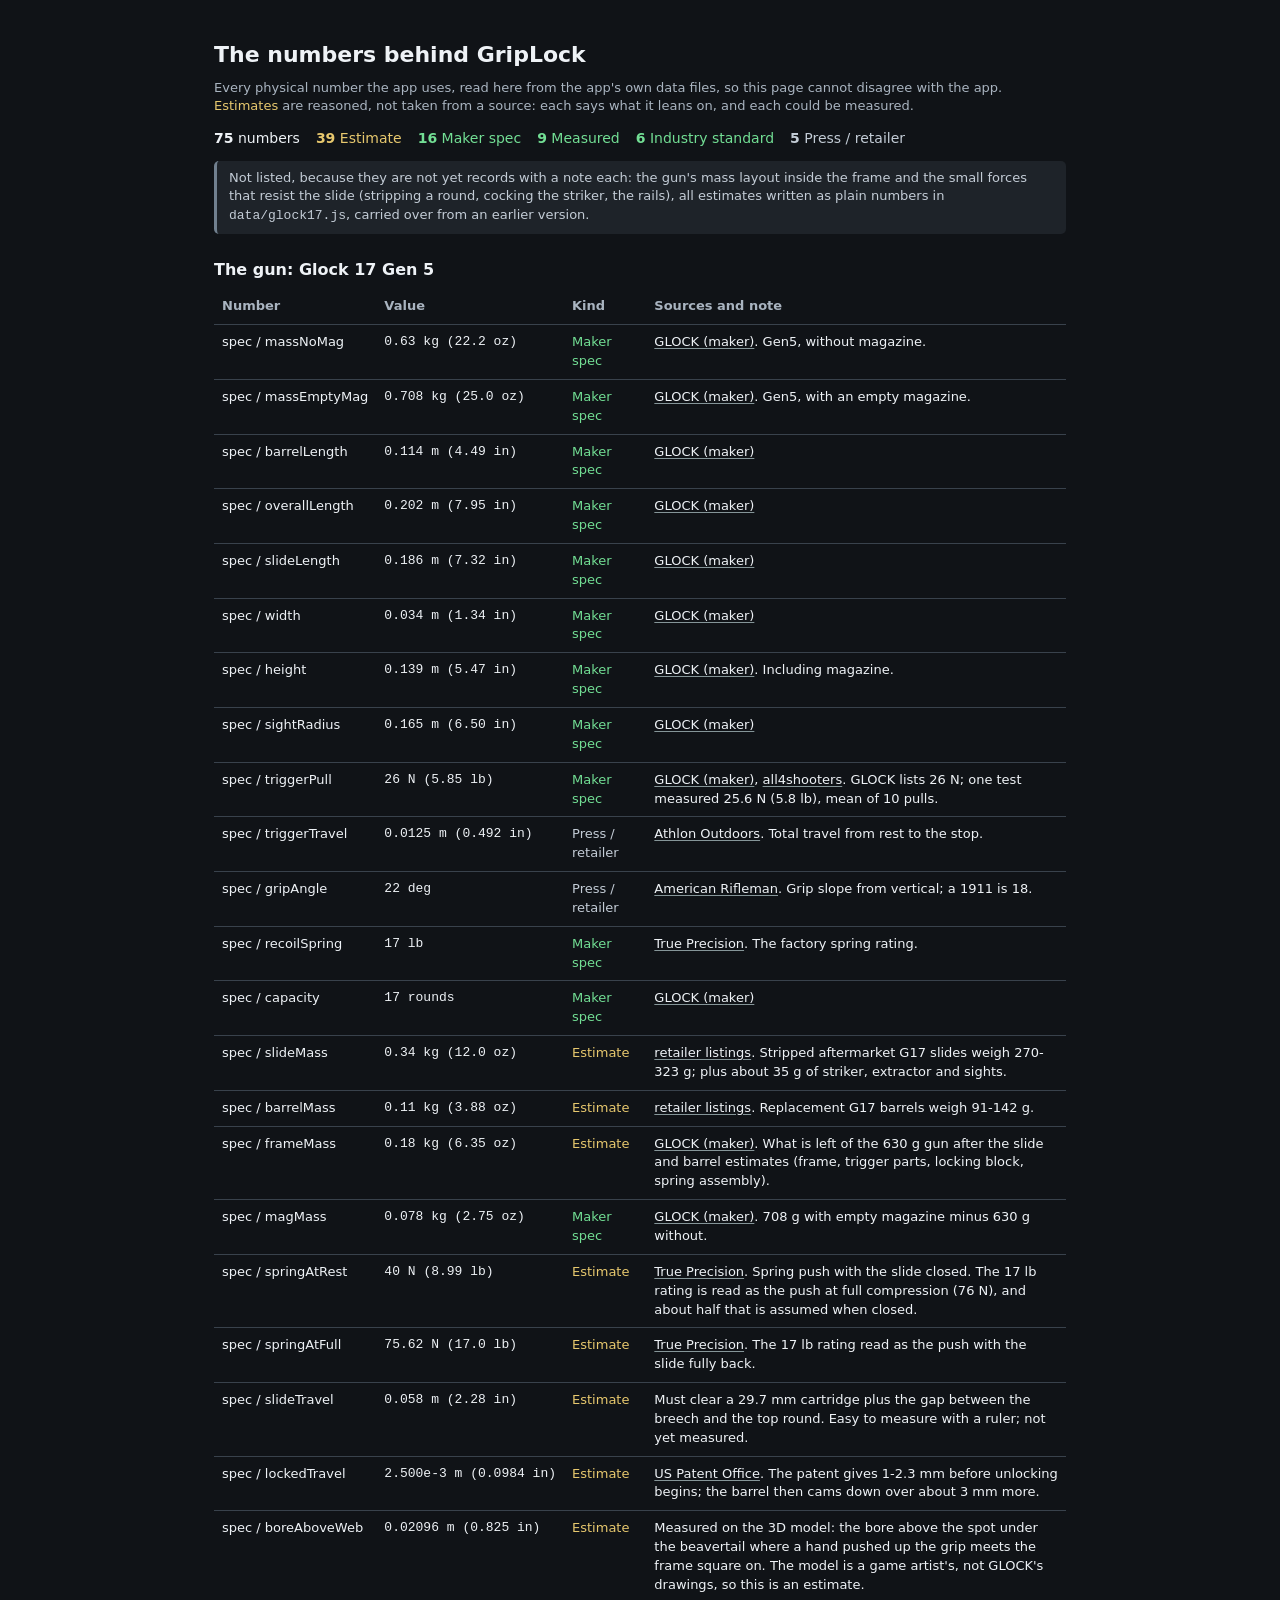
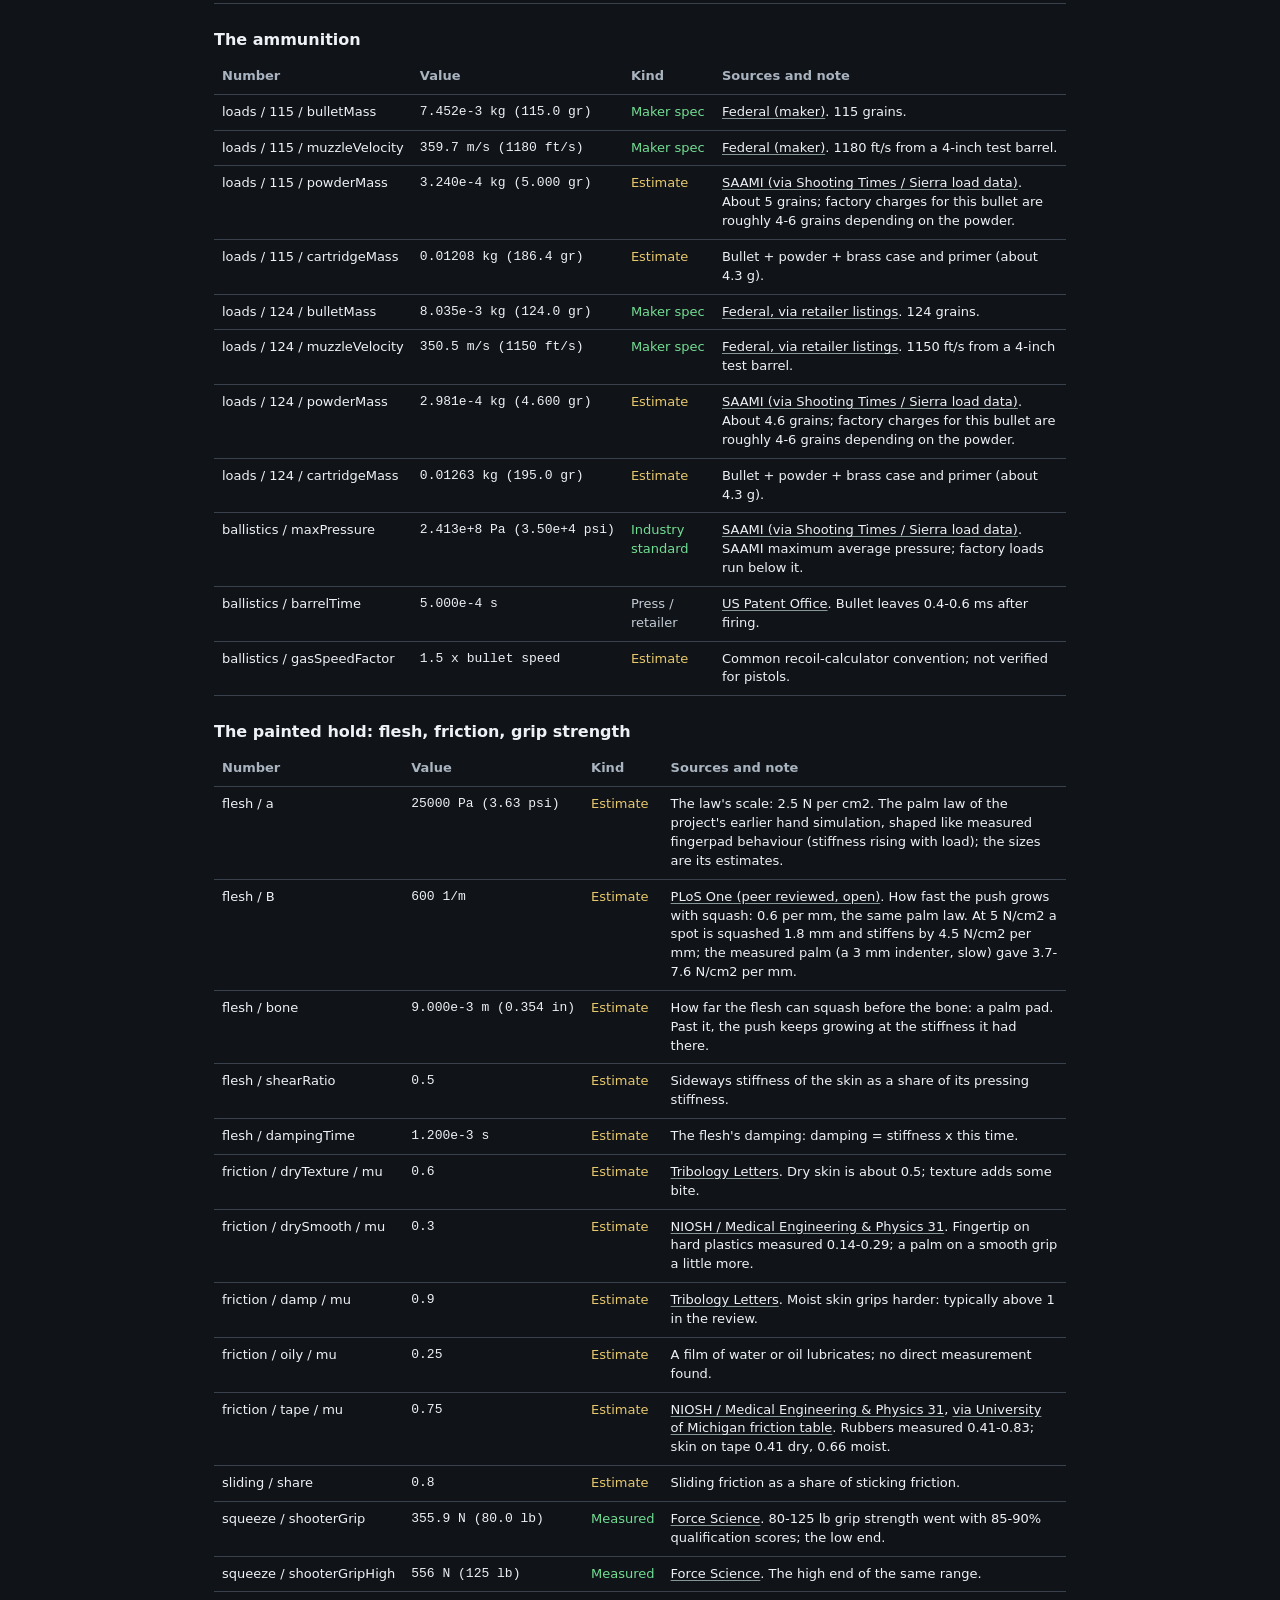
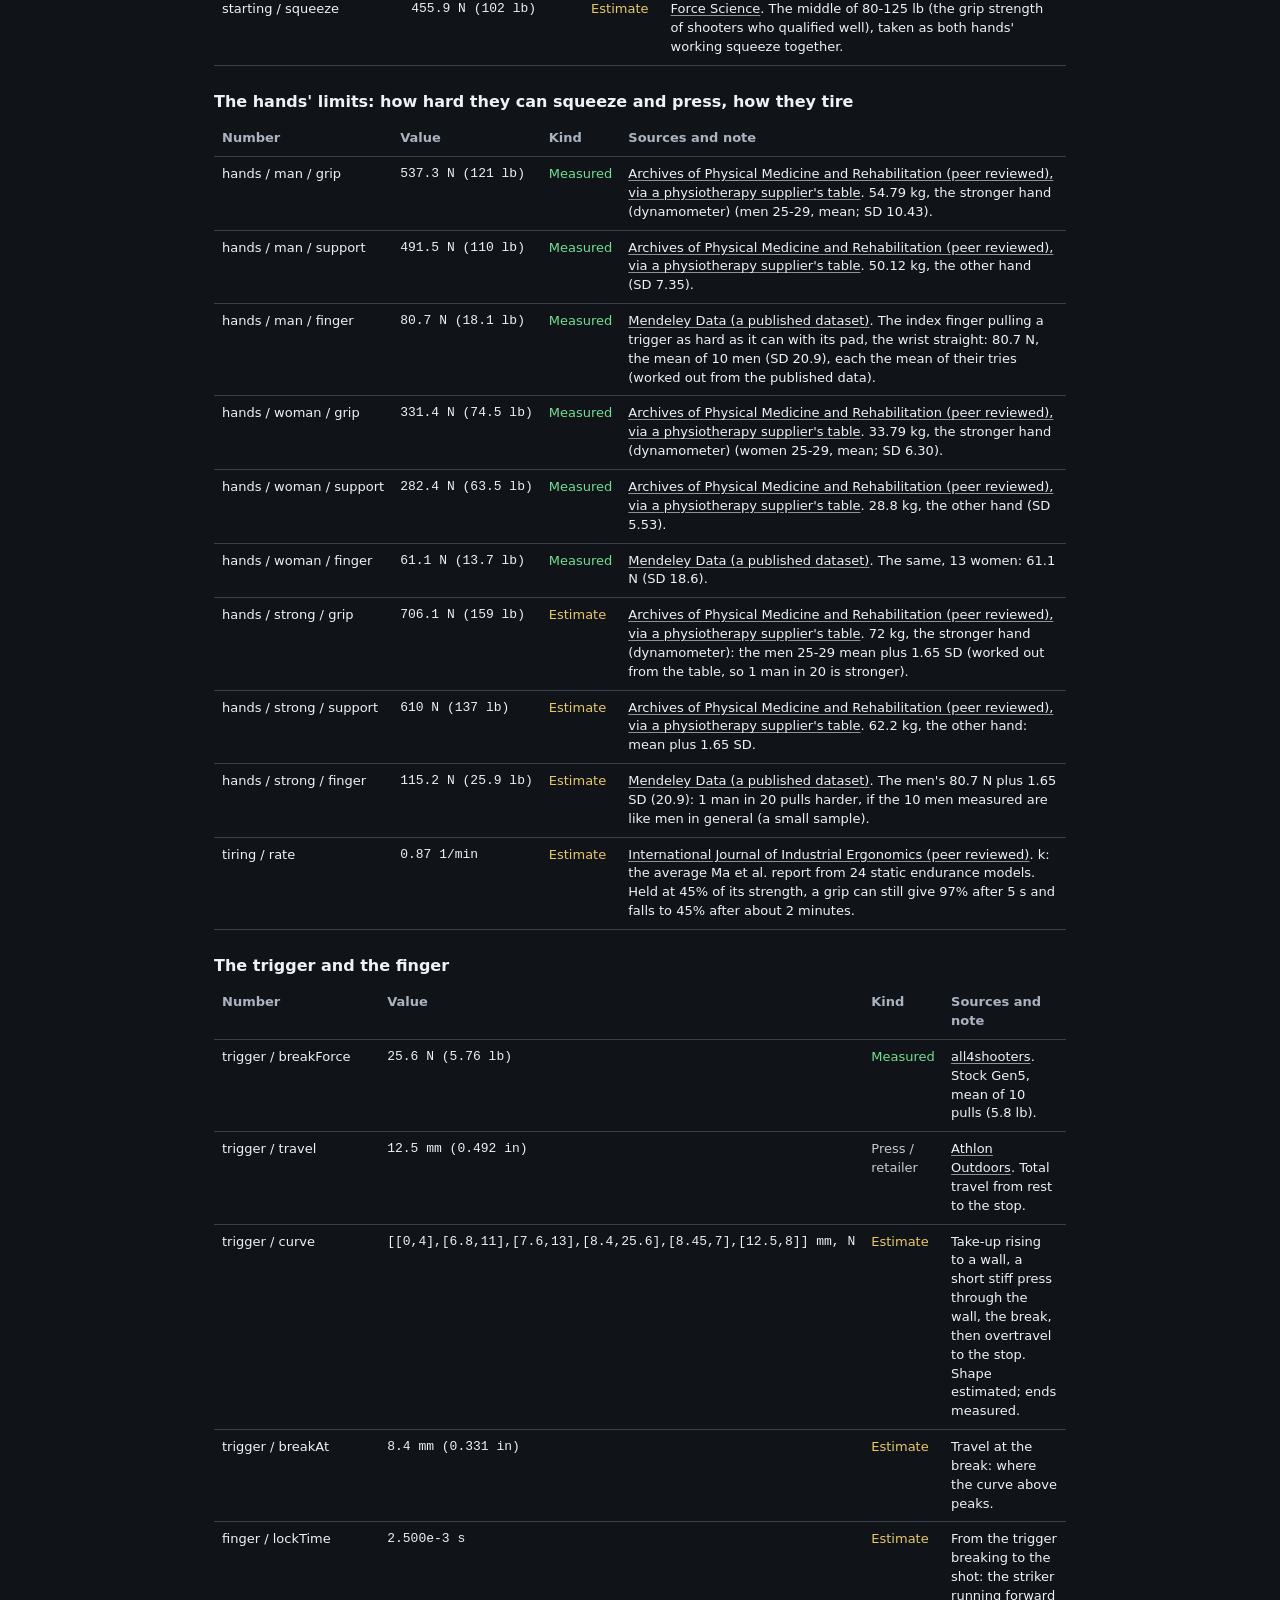
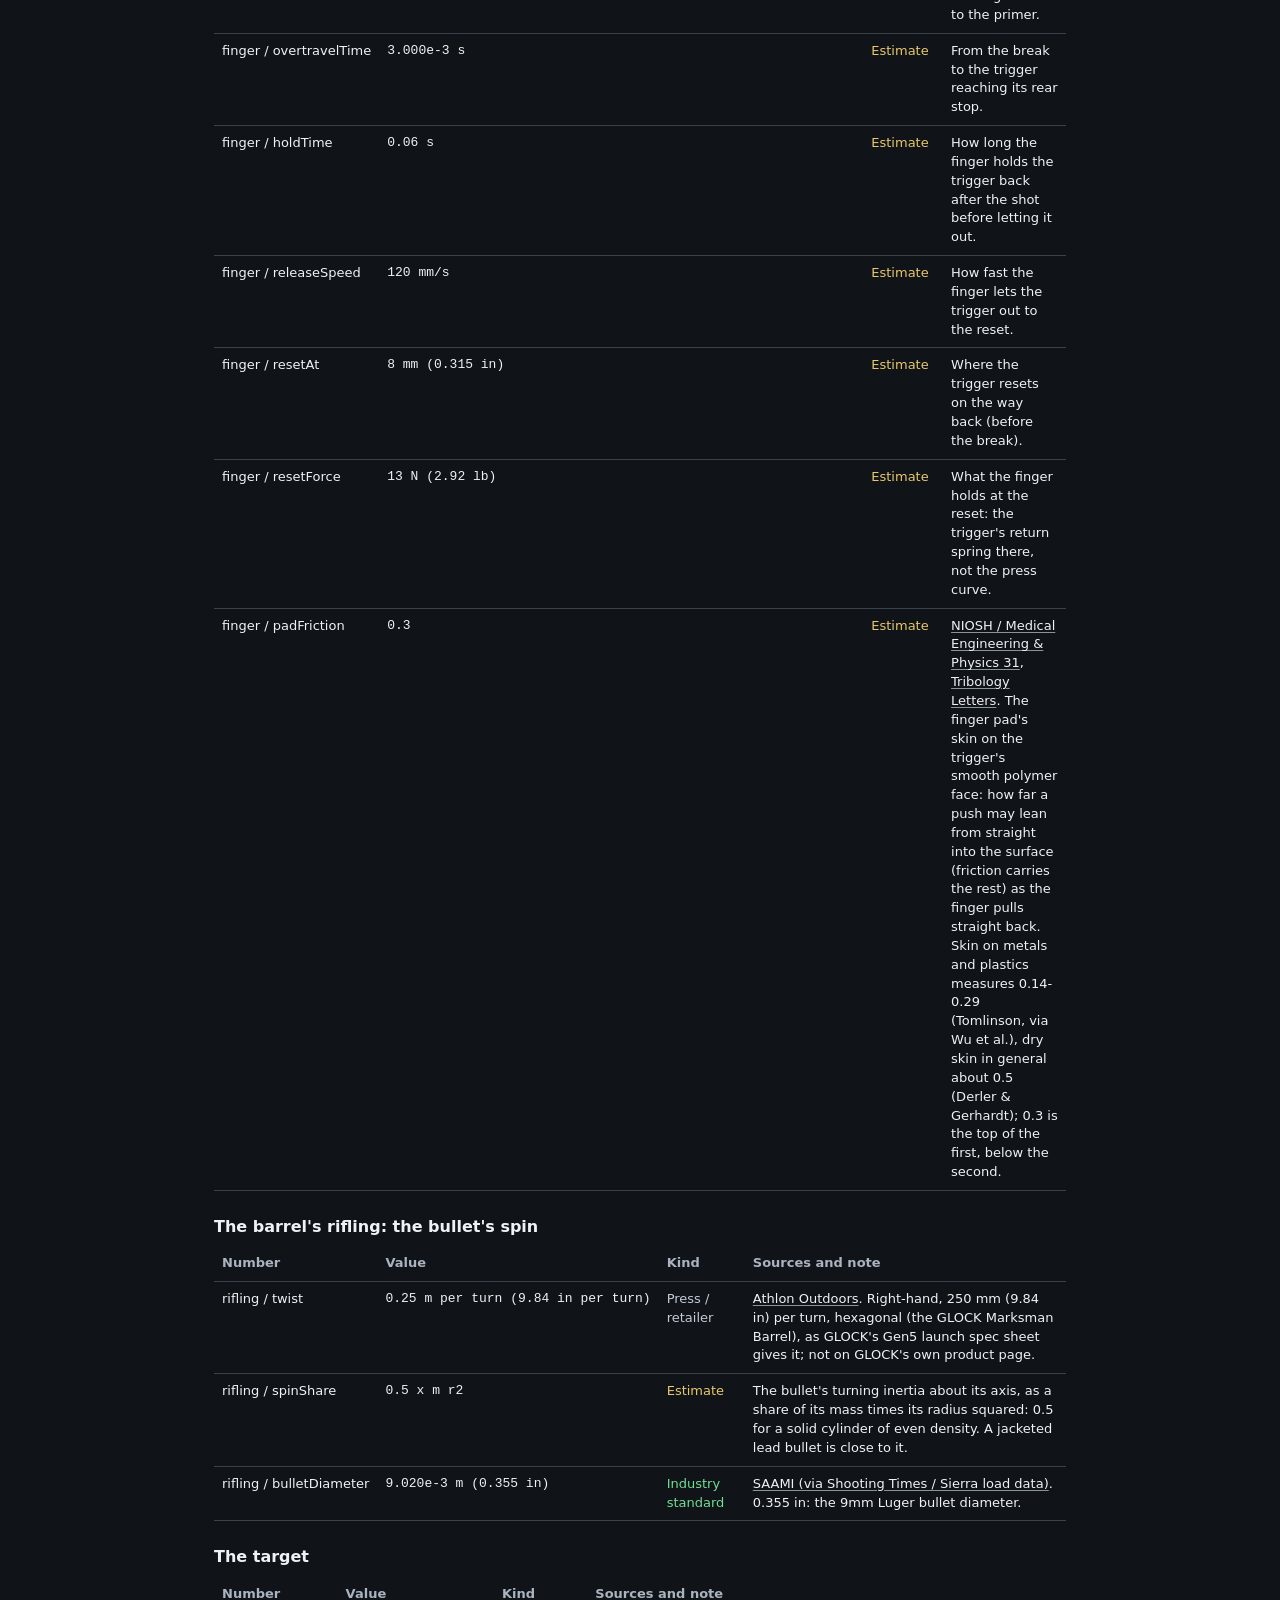
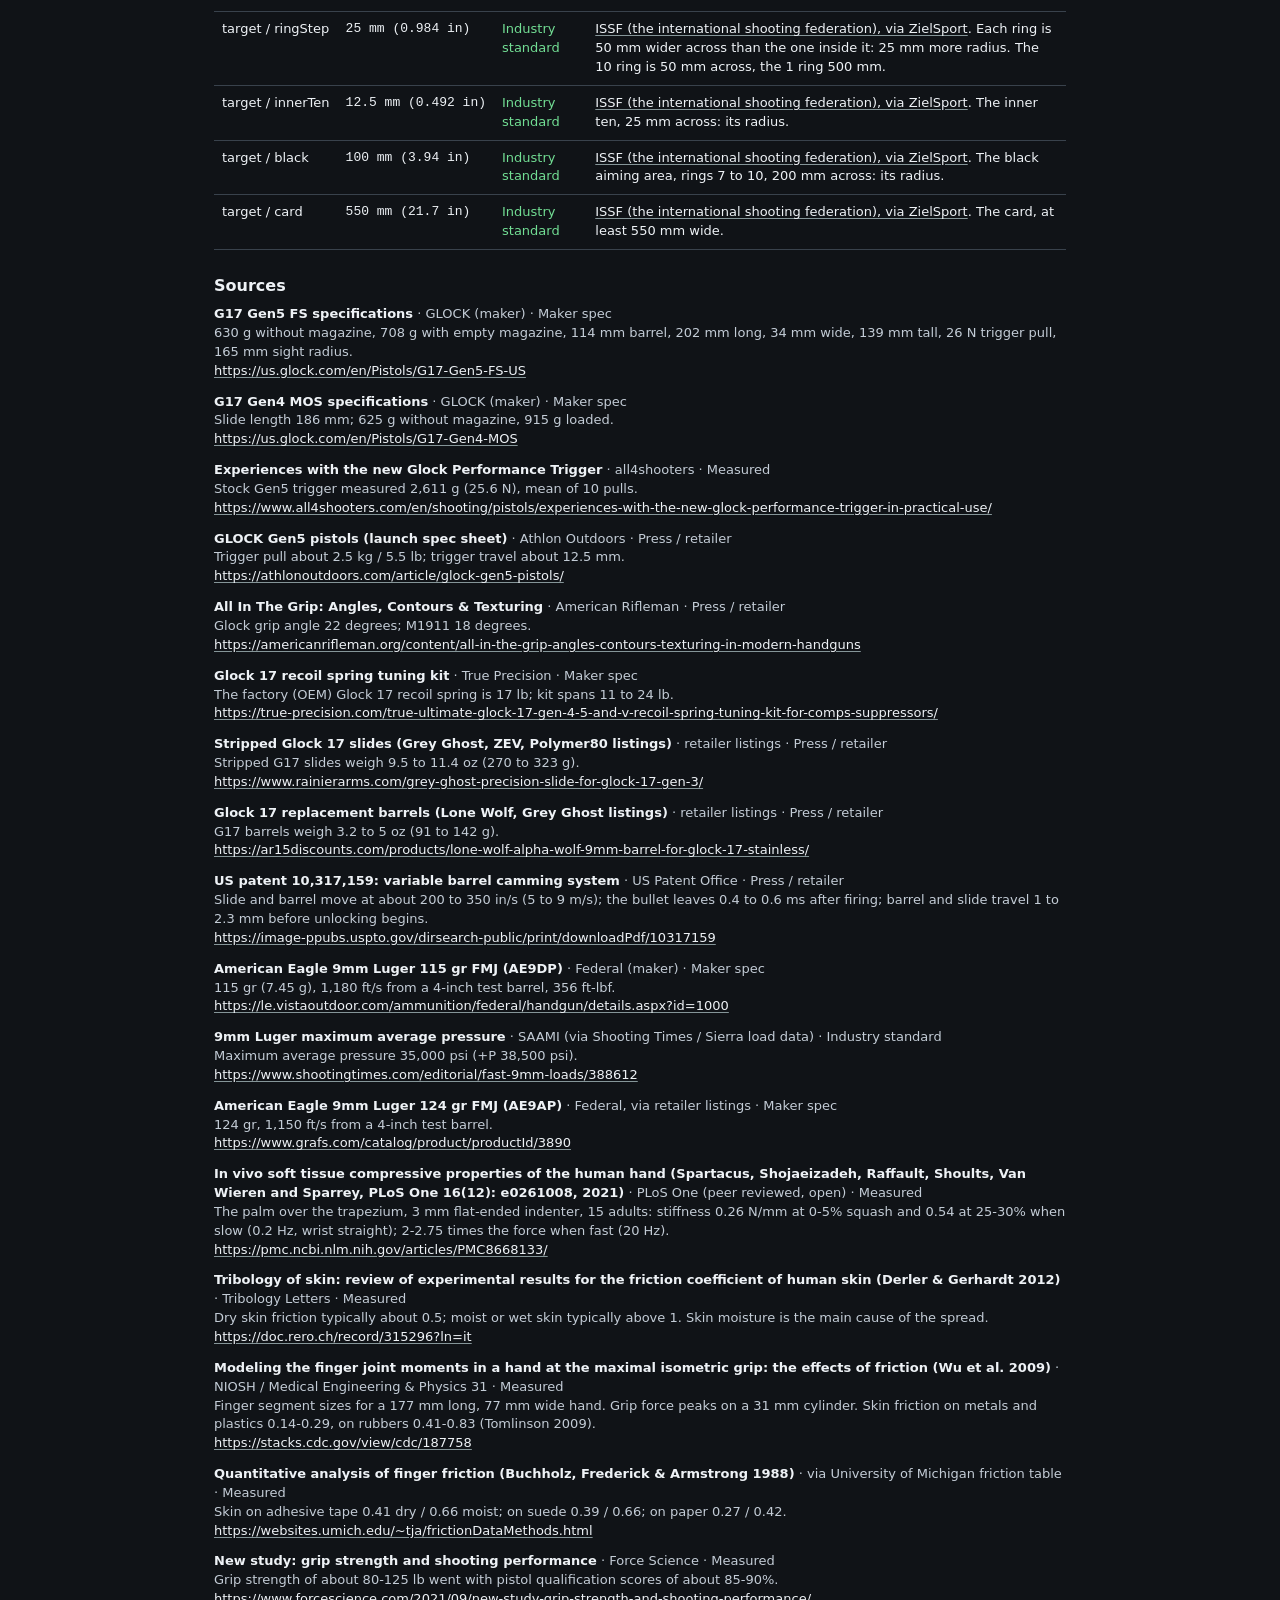
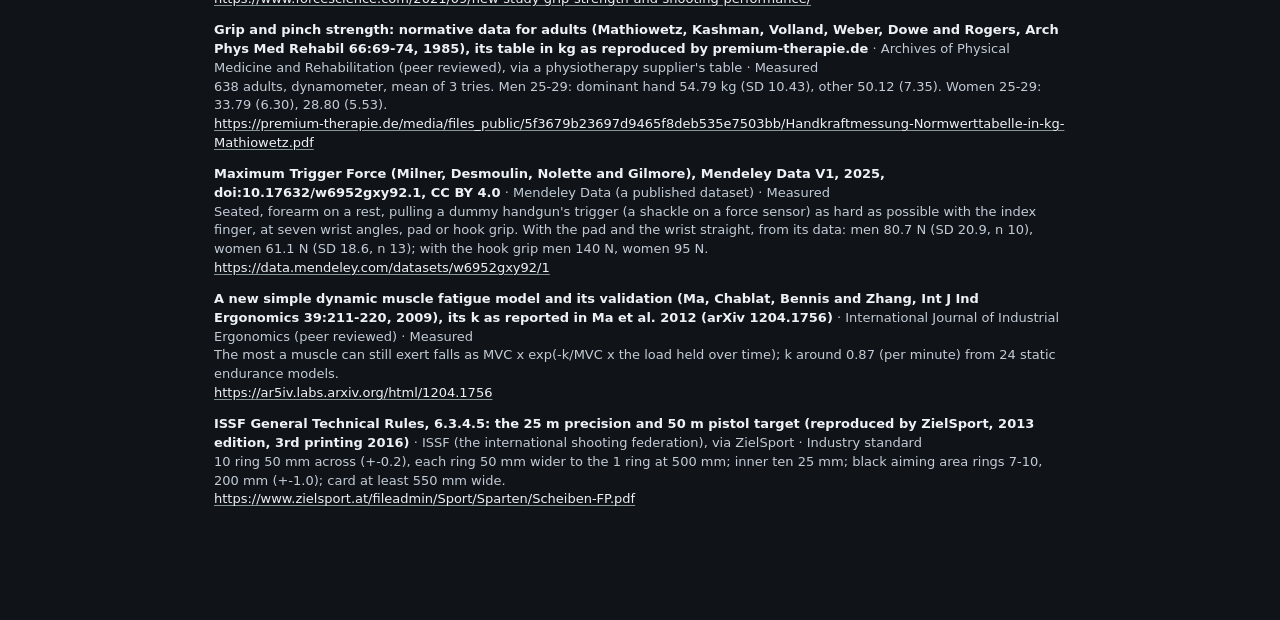
==== numbers.html @ 8f79689f "GripLock: paint a grip on a Glock 17, fire, and watch the recoil" ====
<!doctype html>
<html lang="en">
<head>
<meta charset="utf-8">
<meta name="viewport" content="width=device-width, initial-scale=1">
<title>GripLock - the numbers</title>
<meta name="description" content="Every physical number GripLock uses, what kind of number it is, and where it came from.">
<link rel="icon" href="favicon.svg" type="image/svg+xml">
<link rel="stylesheet" href="app.css">
<style>
  body { overflow: auto; display: block; }
  .doc { max-width: calc(var(--panel-w) * 2.6); margin: 0 auto; padding: var(--s5) var(--gutter) var(--s5); }
  .doc h1 { font-size: var(--t-xl); margin-bottom: var(--s2); }
  .doc h2 { font-size: var(--t-l); margin: var(--s5) 0 var(--s2); }
  table { width: 100%; border-collapse: collapse; font-size: var(--t-s); }
  th, td { text-align: left; vertical-align: top; padding: var(--s2); border-bottom: 1px solid var(--line); }
  th { color: var(--ink3); font-weight: 600; }
  td.v { font-family: var(--mono); font-variant-numeric: tabular-nums; white-space: nowrap; color: var(--ink); }
  td.k { white-space: nowrap; }
  .kind-estimate { color: var(--estimate); }
  .kind-measured, .kind-maker, .kind-standard { color: var(--good); }
  .kind-press, .kind-instructor { color: var(--ink2); }
  .counts { display: flex; flex-wrap: wrap; gap: var(--s2) var(--s4); margin: var(--s3) 0; }
  .src { font-size: var(--t-s); color: var(--ink2); margin: var(--s1) 0 var(--s3); }
  .src b { color: var(--ink); }
  @media (max-width: 860px) { td.k { white-space: normal; } table { display: block; overflow-x: auto; } }
</style>
</head>
<body>
<div class="doc">
  <h1>The numbers behind GripLock</h1>
  <p class="hint">Every physical number the app uses, read here from the app's own data files, so this page cannot
    disagree with the app. <span class="kind-estimate">Estimates</span> are reasoned, not taken from a source: each says
    what it leans on, and each could be measured.</p>
  <div class="counts" id="counts"></div>
  <p class="note">Not listed, because they are not yet records with a note each: the gun's mass layout inside the
    frame and the small forces that resist the slide (stripping a round, cocking the striker, the rails), all
    estimates written as plain numbers in <code>data/glock17.js</code>, carried over from an earlier version.</p>
  <div id="tables"></div>
  <h2>Sources</h2>
  <div id="sources"></div>
</div>
<script type="module" src="numbers.js"></script>
</body>
</html>
---- app.css ----
:root {
  --page: #101317;
  --panel: #171b20;
  --raised: #1e2329;
  --stage: #5d6168;        
  --line: #39424c;         
  --ctl: #71808f;          
  --ink: #eef2f6;
  --ink2: #c3ccd6;
  --ink3: #a9b4c0;         
  --accent: #576669;       
  --accent-hi: #5d6c6f;    
  --accent-line: #859598;  
  --accent-ink: #eef2f6;   
  --angle: #7eeafd;        
  --slide: #98b224;        
  --force: #feb98a;        
  --finger: #9499fb;       
  --slip: #f77cb0;         
  --prev: #8a96a3;         
  --ramp-pressure: 0.2 #902f33, 2 #bd4334, 6 #e1642d, 12 #f68c36, 25 #fdb862, 50 #fadb90, 100 #fcf2cd;
  --ramp-friction: 0.1 #4d4d4d, 0.6 #989898, 1.2 #e8e8e8;
  --ramp-lever: 0 #2f3147, 0.5 #5759a6, 1.0 #9499fa, 1.4 #d9dcf6;
  --good: #72de94;
  --warn: #fd746d;         
  --estimate: #e7c86e;     
  --glass: rgba(16, 19, 23, 0.78);   
  --tag: rgba(16, 19, 23, 0.82);     

  --mono: "JetBrains Mono Variable", ui-monospace, "Cascadia Mono", Consolas, "SF Mono", monospace;
  --sans: "Inter Variable", system-ui, "Segoe UI", Roboto, Helvetica, Arial, sans-serif;
  --t-xs: 12px;
  --t-s: 13px;
  --t-m: 14px;
  --t-l: 16px;
  --t-xl: 22px;
  --lh: 1.45;
  --lh-tight: 1.15;
  --track-caps: 0.08em;
  --plate-track: var(--track-caps);
  --plate-track-narrow: 0em;
  --w-text: 400;
  --w-label: 600;
  --w-head: 650;
  --w-brand: 700;
  --brand-font: "Michroma", var(--sans);
  --brand-size: 0.78em;
  --brand-track: 0.06em;
  --mark-size: 1.5em;
  --lh-tag: 1.3;           
  --lh-dial: 1.1;
  --head-size: var(--t-m);
  --head-case: none;
  --head-track: normal;
  --head-ink: var(--ink);

  --s-half: 2px;
  --s1: 4px;
  --s2: 8px;
  --s3: 12px;
  --s4: 16px;
  --s5: 24px;
  --r: 8px;
  --r-s: 5px;

  --bar-h: 48px;           
  --ctl-h: 32px;           
  --rail-w: 64px;          
  --panel-w: 340px;        
  --timeline-h: 48px;
  --inset-w: 30%;          
  --inset-min: 220px;
  --inset-aspect: 1 / 1;    
  --scope-btn: 22px;       
  --scope-x: 4.5ch;
  --info-size: 18px;       
  --kind-bar: 3px;         
  --gutter: 16px;
  --chart-h: 150px;
  --legend-w: 190px;
  --pop-w: 340px;
  --cover-w: 280px;
  --stage-phone: 62vh;
  --gauge-w: 48px;         
  --gauge-h: 30px;
  --gauge-stroke: 6;
  --gauge-mark: 2;
  --far-opacity: 0.55;     
  --banner-top: 40%;       
  --banner-max: 80%;
  --slim-label: 7ch;       
  --slim-out: 11ch;
  --chosen: #2a3138;

  --ease: cubic-bezier(0.2, 0.7, 0.2, 1);
  --speed: 160ms;
}
@media (prefers-reduced-motion: reduce) { :root { --speed: 0ms; } }

* { box-sizing: border-box; }
html, body { margin: 0; height: 100%; background: var(--page); color: var(--ink); font: var(--t-m) / var(--lh) var(--sans); }
html { font-variant-numeric: tabular-nums; }
body { display: flex; flex-direction: column; overflow: hidden; }
a { color: var(--ink); text-decoration-color: var(--accent-line); text-underline-offset: var(--s-half); }
a:hover { color: var(--ink); }
h2, h3 { margin: 0; font-weight: var(--w-head); }
h2 { font-size: var(--t-l); display: flex; align-items: center; gap: var(--s2); }
h3 { font-size: var(--t-m); margin: var(--s3) 0 var(--s2); color: var(--ink2); }
p { margin: 0 0 var(--s2); }
.num { font-family: var(--mono); font-variant-numeric: tabular-nums; }
[hidden] { display: none !important; }
button, select, input { font: inherit; color: inherit; }
:focus-visible { outline: 2px solid var(--accent-line); outline-offset: 2px; }
.hint { color: var(--ink3); font-size: var(--t-s); }
.caps { text-transform: uppercase; letter-spacing: var(--track-caps); font-size: var(--t-xs); color: var(--ink3); }

button {
  height: var(--ctl-h); padding: 0 var(--s3); border-radius: var(--r-s); cursor: pointer;
  background: var(--raised); border: 1px solid var(--ctl); color: var(--ink);
  transition: background var(--speed) var(--ease), border-color var(--speed) var(--ease);
}
button:hover:not(:disabled) { border-color: var(--ink2); }
button:disabled { cursor: not-allowed; color: var(--ink3); border-color: var(--line); }
select { height: var(--ctl-h); padding: 0 var(--s2); border-radius: var(--r-s); background: var(--raised); border: 1px solid var(--ctl); }
input[type="range"] { width: 100%; accent-color: var(--ink2); }

.bar {
  flex: none; display: flex; align-items: center; gap: var(--s4); height: var(--bar-h); padding: 0 var(--s4);
  background: var(--panel); border-bottom: 1px solid var(--line);
}
.home { display: flex; align-items: center; gap: var(--s2); color: var(--ink); text-decoration: none; font-size: var(--t-l); }
.home:hover { color: var(--accent-line); }
.home .mark { width: var(--mark-size); height: var(--mark-size); flex: none; }
.mark-slide { fill: var(--ink); }
.mark-hand { fill: var(--accent-line); }
.wordmark { font-family: var(--brand-font); font-weight: var(--w-text); font-synthesis: none; font-size: var(--brand-size); text-transform: uppercase; letter-spacing: var(--brand-track); margin-right: calc(-1 * var(--brand-track)); white-space: nowrap; line-height: 1; }
.bar .spacer { flex: 1; }
.bar a.link { color: var(--ink2); text-decoration: none; font-size: var(--t-s); }
.bar a.link:hover { color: var(--ink); }
.steps { display: flex; gap: var(--s1); }
.steps button { display: flex; align-items: center; gap: var(--s2); border-color: transparent; background: transparent; color: var(--ink2); }
.steps button .n { display: inline-grid; place-items: center; width: var(--s5); height: var(--s5); border-radius: 50%; border: 1px solid var(--ctl); font-size: var(--t-s); }
.steps button[aria-selected="true"] { background: var(--accent); border-color: var(--accent-line); color: var(--accent-ink); }
.steps button[aria-selected="true"] .n { background: var(--ink); color: var(--page); border-color: var(--ink); }
.menu { position: relative; }
.menu .pop {
  position: absolute; right: 0; top: calc(100% + var(--s1)); z-index: 30; width: var(--pop-w); padding: var(--s3);
  background: var(--raised); border: 1px solid var(--ctl); border-radius: var(--r); box-shadow: 0 var(--s2) var(--s5) rgba(0, 0, 0, 0.45);
}
.menu .pop select { flex: 1; min-width: 0; }

.layout {
  flex: 1; min-height: 0; display: grid;
  grid-template-columns: var(--rail-w) minmax(0, 1fr) var(--panel-w);
  grid-template-rows: minmax(0, 1fr) var(--timeline-h);
  grid-template-areas: "rail stage panel" "timeline timeline panel";
}
.rail { grid-area: rail; display: flex; flex-direction: column; align-items: stretch; gap: var(--s1); padding: var(--s2) var(--s1); background: var(--panel); border-right: 1px solid var(--line); }
.rail button { height: auto; padding: var(--s2) 0 var(--s1); display: flex; flex-direction: column; align-items: center; gap: 2px; font-size: var(--t-xs); border-color: transparent; background: transparent; color: var(--ink2); }
.rail button svg { width: var(--s5); height: var(--s5); }
.rail button[aria-pressed="true"] { background: var(--chosen); border-color: var(--ink2); color: var(--ink); }
.rail button[aria-pressed="true"] { background: var(--accent); border-color: var(--accent-line); color: var(--accent-ink); }
.rail .sep { height: 1px; background: var(--line); margin: var(--s2) var(--s1); }
.stage { grid-area: stage; position: relative; min-width: 0; background: var(--stage); overflow: hidden; }
.stage canvas#view { display: block; width: 100%; height: 100%; touch-action: none; }
.panel { grid-area: panel; display: flex; flex-direction: column; min-height: 0; background: var(--panel); border-left: 1px solid var(--line); }
.steps-body { flex: 1; min-height: 0; overflow-y: auto; padding: var(--s3) var(--s4); }
.step { display: flex; flex-direction: column; gap: var(--s2); }
.panel > .steps { flex: none; display: grid; grid-template-columns: repeat(3, minmax(0, 1fr)); gap: var(--s1); padding: var(--s2) var(--s3); border-bottom: 1px solid var(--line); }
.panel > .steps button { justify-content: center; }
.step > h2 .help { margin-left: auto; }
.fire-bar { flex: none; padding: var(--s3) var(--s4); border-top: 1px solid var(--line); display: flex; flex-direction: column; gap: var(--s2); }
.fire-bar .row select { flex: 1; }
.timeline {
  grid-area: timeline; display: grid; grid-template-columns: auto minmax(0, 1fr) auto auto auto; align-items: center; gap: var(--s3);
  padding: 0 var(--s4); background: var(--panel); border-top: 1px solid var(--line);
}
.timeline .time { min-width: 13ch; text-align: right; font-size: var(--t-s); color: var(--ink2); }
.video-btn { display: inline-flex; align-items: center; gap: var(--s1); }
.video-btn svg { width: var(--s4); height: var(--s4); flex: none; }
@media (max-width: 1100px) { .video-btn span { display: none; } }
.timeline .track { position: relative; }
.timeline .marks { position: absolute; inset: 0; pointer-events: none; }
.timeline .marks i { position: absolute; top: calc(var(--s1) * -1); bottom: calc(var(--s1) * -1); width: 2px; background: var(--ink3); }
.timeline .marks i b { position: absolute; top: calc(var(--s3) * -1); transform: translateX(-50%); font: var(--w-label) var(--t-xs) / 1 var(--sans); color: var(--ink3); white-space: nowrap; }
.timeline .marks i.shot { background: var(--angle); }
.timeline .marks i.shot b { color: var(--ink); }

.row { display: flex; align-items: center; gap: var(--s2); flex-wrap: wrap; }
.field { display: grid; grid-template-columns: 1fr auto; align-items: center; gap: var(--s1) var(--s2); }
.field > label { color: var(--ink2); }
.field > output { font-family: var(--mono); font-variant-numeric: tabular-nums; color: var(--ink); }
.field > input[type="range"], .field > select { grid-column: 1 / -1; }
.choose { display: grid; gap: var(--s1); }
.choose.three { grid-template-columns: repeat(3, 1fr); }
.choose button { padding: 0 var(--s1); font-size: var(--t-s); }
.choose button[aria-pressed="true"] { border-color: var(--ink); background: var(--chosen); }
.choose button[aria-pressed="true"] { background: var(--accent); border-color: var(--accent-line); color: var(--accent-ink); }
.tools { display: grid; grid-template-columns: 1fr 1fr; gap: var(--s1); }
.tools button { font-size: var(--t-s); padding: 0 var(--s1); }
button.big { height: calc(var(--ctl-h) + var(--s3)); font-size: var(--t-l); font-weight: var(--w-head); width: 100%; }
button.fire { background: var(--accent); border-color: var(--accent-line); color: var(--accent-ink); }
button.fire:hover:not(:disabled) { background: var(--accent-hi); border-color: var(--ink2); }

.stats { display: grid; grid-template-columns: 1fr 1fr; gap: var(--s2) var(--s3); }
.stat .k { color: var(--ink3); font-size: var(--t-s); line-height: var(--lh-tight); }
.stat .v { font-family: var(--mono); font-variant-numeric: tabular-nums; font-size: var(--t-xl); line-height: var(--lh-tight); }
.stat .v small { font-size: var(--t-s); color: var(--ink2); }
.stat .d { font-family: var(--mono); font-size: var(--t-s); color: var(--ink3); }
.stat .d.better, .hitline .d.better { color: var(--good); }
.stat .d.worse, .hitline .d.worse { color: var(--warn); }
.stat.angle .v { color: var(--angle); }
.stat.force .v { color: var(--force); }
.stat.slip .v { color: var(--slip); }
.hitline { display: flex; flex-wrap: wrap; align-items: baseline; gap: var(--s1) var(--s2); padding: var(--s2) var(--s3); border-radius: var(--r-s); background: var(--raised); }
.hitline .k { color: var(--ink3); font-size: var(--t-s); }
.hitline .v { font-family: var(--mono); font-size: var(--t-l); color: var(--angle); }
.hitline .d { font-family: var(--mono); font-size: var(--t-s); color: var(--ink3); width: 100%; }

.meter-block { padding: var(--s2) var(--s3); border-radius: var(--r-s); background: var(--raised); }
.meter-block .k { color: var(--ink3); font-size: var(--t-s); }
.meter-block .v { font-size: var(--t-xl); color: var(--finger); line-height: var(--lh-tight); }
.gauge { position: relative; height: var(--s2); margin: var(--s2) 0; border-radius: var(--s1); background: var(--page); }
.gauge i { position: absolute; left: 0; top: 0; bottom: 0; border-radius: var(--s1); background: var(--finger); }
.gauge b { position: absolute; top: calc(var(--s1) * -1); bottom: calc(var(--s1) * -1); width: 2px; background: var(--ink); }
.banner { left: 50%; top: var(--banner-top); transform: translate(-50%, -50%); max-width: min(var(--pop-w), var(--banner-max)); padding: var(--s3) var(--s4); border-color: var(--warn); color: var(--ink); text-align: center; z-index: 4; }
.banner b { color: var(--warn); }
#fire-warn { margin: 0; }
.grp { border: 1px solid var(--line); border-radius: var(--r-s); background: var(--raised); }
.grp + .grp, .note + .grp, #r-body + .grp { margin-top: var(--s1); }
.grp-h { display: flex; justify-content: space-between; align-items: baseline; gap: var(--s2); margin: 0; padding: var(--s2) var(--s3) var(--s1); font-size: var(--head-size); font-weight: var(--w-label); color: var(--head-ink); text-transform: var(--head-case); letter-spacing: var(--head-track); }
.grp-h .sv, .grp-h .sv * { text-transform: none; letter-spacing: normal; }
.grp-h > span:first-of-type { flex: 1; }
.grp .sv { font-weight: var(--w-text); font-size: var(--t-m); color: var(--ink2); text-align: right; }
.grp .sv small { color: var(--ink3); }
.grp .sv.warn { color: var(--warn); }
.grp > .in { padding: 0 var(--s3) var(--s3); display: flex; flex-direction: column; gap: var(--s2); }
.grp[data-sec="landed"] .sv { font-family: var(--mono); color: var(--angle); }
.grp .d { font-family: var(--mono); font-size: var(--t-s); color: var(--ink3); margin: 0; }
.grp .d.better { color: var(--good); }
.grp .d.worse { color: var(--warn); }
.slim { display: grid; grid-template-columns: var(--slim-label) minmax(0, 1fr) var(--slim-out); gap: var(--s2); align-items: center; font-size: var(--t-s); }
.slim output { text-align: right; }
.pair { display: flex; align-items: center; gap: var(--s2); font-size: var(--t-s); }
.pair select { flex: 1; min-width: 0; }
.tools4 { display: grid; grid-template-columns: repeat(4, minmax(0, 1fr)); gap: var(--s1); }
button.where { width: 100%; font-size: var(--t-s); }
button.where[aria-pressed="true"] { background: var(--accent); border-color: var(--accent-line); color: var(--accent-ink); }
.tools4 button { padding: 0 var(--s1); font-size: var(--t-s); }
.fire-line { display: grid; grid-template-columns: minmax(0, 1fr) auto; gap: var(--s2); }
.fire-line select { min-width: 0; }
.fire-bar .hint { margin: 0; }
.foot-line { margin: 0; display: flex; flex-wrap: wrap; align-items: baseline; gap: var(--s1) var(--s2); color: var(--ink3); font-size: var(--t-xs); }
.kv { display: grid; grid-template-columns: minmax(0, 1fr) auto; gap: var(--s1) var(--s2); align-items: baseline; font-size: var(--t-s); }
.kv.three { grid-template-columns: minmax(0, 1fr) auto auto; }
.kv:empty { display: none; }
.kv .k { color: var(--ink2); }
.kv .k small { color: var(--ink3); font-size: var(--t-xs); }
.kv .v { font-family: var(--mono); color: var(--ink); text-align: right; }
.kv .v small { color: var(--ink3); }
.kv.three .v { font-size: var(--t-m); }
.kv .v.angle { color: var(--angle); }
.kv .v.force { color: var(--force); }
.kv .v.slip { color: var(--slip); }
.kv .v.warn, .kv .k.warn, .kv .v.worse { color: var(--warn); }
.kv .v.better { color: var(--good); }
.kv .d { text-align: right; font-size: var(--t-xs); }
.kv .kh { color: var(--ink3); font-size: var(--t-xs); text-align: right; }
.chart-key { margin: 0; display: flex; gap: var(--s3); font-size: var(--t-xs); color: var(--ink3); }
.chart-key i { display: inline-block; width: var(--s3); height: var(--s-half); margin-right: var(--s1); vertical-align: middle; }
.grp-h .sv-select { height: calc(var(--ctl-h) - var(--s2)); padding: 0 var(--s1); font-size: var(--t-s); font-weight: var(--w-text); text-transform: none; letter-spacing: normal; min-width: 0; max-width: 60%; }
.tablewrap { overflow-x: auto; }
.shots-table { width: 100%; border-collapse: collapse; font-size: var(--t-xs); font-family: var(--mono); }
.shots-table th { text-align: left; font-family: var(--sans); font-weight: var(--w-label); color: var(--ink3); padding: var(--s1); border-bottom: 1px solid var(--line); }
.shots-table td { padding: var(--s1); border-bottom: 1px solid var(--line); white-space: nowrap; }
.shots-table th + th, .shots-table td + td { text-align: right; }
.gauge.limit i { background: var(--ink2); }
.gauge.limit i.full { background: var(--warn); }
.meter-block .v small { font-size: var(--t-s); color: var(--ink3); }

.note { padding: var(--s2) var(--s3); border-radius: var(--r-s); background: var(--raised); border-left: 3px solid var(--ctl); font-size: var(--t-s); color: var(--ink2); }
.note.warn { border-left-color: var(--warn); color: var(--ink); }
.note.good { border-left-color: var(--good); }
.note b { color: var(--ink); }
.chart { width: 100%; height: var(--chart-h); display: block; background: var(--raised); border-radius: var(--r-s); }
.shots { list-style: none; margin: 0 0 var(--s2); padding: 0; display: grid; gap: var(--s1); }
.shots li button {
  width: 100%; height: auto; padding: var(--s1) var(--s2); display: grid; grid-template-columns: auto 1fr auto; gap: var(--s2);
  text-align: left; align-items: center; font-size: var(--t-s);
}
.shots li button[aria-current="true"] { border-color: var(--accent-line); }
.shots .n { font-weight: var(--w-brand); color: var(--ink2); }
.shots .sum { color: var(--ink2); }
.shots .rise { font-family: var(--mono); color: var(--angle); }

.float { position: absolute; background: var(--glass); backdrop-filter: blur(6px); border: 1px solid var(--line); border-radius: var(--r); }
.views { top: var(--s3); left: var(--s3); display: flex; gap: var(--s1); padding: var(--s1); flex-wrap: wrap; align-items: center; max-width: calc(100% - var(--legend-w) - var(--s5) * 2); }
.views button { height: calc(var(--ctl-h) - var(--s1)); font-size: var(--t-s); padding: 0 var(--s2); }
.views .check { display: flex; align-items: center; gap: var(--s1); font-size: var(--t-s); color: var(--ink2); padding: 0 var(--s2); }
.legend { top: var(--s3); right: var(--s3); padding: var(--s2) var(--s3); font-size: var(--t-xs); color: var(--ink2); width: var(--legend-w); }
.legend canvas { display: block; width: 100%; height: var(--s3); border-radius: var(--s1); margin: var(--s1) 0; }
.legend .ticks { position: relative; height: calc(var(--t-xs) * 1.4); font-family: var(--mono); }
.legend .ticks span { position: absolute; }
.legend .slipkey { display: flex; align-items: center; gap: var(--s1); margin-top: var(--s1); }
.legend .slipkey i { display: inline-block; width: var(--s3); height: var(--s3); border-radius: 2px; background: repeating-linear-gradient(45deg, var(--slip) 0 3px, transparent 3px 6px); }
.corner { position: absolute; left: var(--s3); bottom: var(--s3); display: flex; flex-direction: column; align-items: flex-start; gap: var(--s1); max-width: calc(100% - max(var(--inset-w), var(--inset-min)) - var(--s3) * 3); pointer-events: none; }
.corner > .float { position: static; pointer-events: auto; }
.hintbox { padding: var(--s2) var(--s3); font-size: var(--t-s); color: var(--ink2); }
.hintbox b { color: var(--ink); }
.hintbox.faded { display: none; }
.readout { padding: var(--s2) var(--s3); font-family: var(--mono); font-size: var(--t-s); color: var(--ink2); }
.readout b { color: var(--ink); font-weight: var(--w-label); }

.scope {
  right: var(--s3); bottom: var(--s3); width: max(var(--inset-w), var(--inset-min)); aspect-ratio: var(--inset-aspect);
  display: flex; flex-direction: column; overflow: hidden; z-index: 2;
  border-color: var(--ctl); box-shadow: 0 var(--s2) var(--s5) rgba(0, 0, 0, 0.35);
}
.scope.moving { border-color: var(--ink2); }
.scope-bar {
  flex: none; display: flex; justify-content: space-between; align-items: center; gap: var(--s2);
  padding: var(--s1) var(--s2); cursor: grab; touch-action: none; user-select: none; border-bottom: 1px solid var(--line);
}
.scope.moving .scope-bar { cursor: grabbing; }
.scope-bar output { font-size: var(--t-s); color: var(--ink); }
.scope-foot {
  flex: none; display: grid; grid-template-columns: auto 1fr; align-items: center; gap: var(--s2);
  padding: var(--s1) var(--s4) var(--s1) var(--s2); border-top: 1px solid var(--line);
}
.scope-paper { position: relative; flex: 1; min-height: 0; }
.scope-paper canvas { position: absolute; inset: 0; width: 100%; height: 100%; display: block; cursor: zoom-in; touch-action: none; }
.scope-paper canvas.panning { cursor: grabbing; }
.scope-zoom { position: absolute; top: var(--s1); left: var(--s1); display: flex; align-items: center; gap: var(--s-half); padding: var(--s-half); border-radius: var(--r-s); background: var(--glass); }
.scope-zoom button { height: var(--scope-btn); min-width: var(--scope-btn); padding: 0 var(--s1); font-size: var(--t-xs); }
.scope-zoom output { min-width: var(--scope-x); text-align: center; font-size: var(--t-xs); color: var(--ink); }
.scope-hit {
  position: absolute; left: var(--s2); right: var(--s5); bottom: var(--s2); padding: var(--s-half) var(--s2); border-radius: var(--r-s); background: var(--glass);
  font-family: var(--mono); font-size: var(--t-xs); color: var(--ink); white-space: nowrap; overflow: hidden; text-overflow: ellipsis; text-align: center;
  pointer-events: none;
}
.scope-hit:empty { display: none; }
.scope-grip { position: absolute; right: 0; bottom: 0; width: var(--s4); height: var(--s4); cursor: nwse-resize; touch-action: none; }
.scope-grip::after {
  content: ""; position: absolute; right: var(--s1); bottom: var(--s1); width: var(--s2); height: var(--s2);
  border-right: 1px solid var(--ink2); border-bottom: 1px solid var(--ink2);
}

.labels3d { position: absolute; inset: 0; pointer-events: none; }
.tag3d {
  padding: 2px var(--s2); border-radius: var(--r-s); background: var(--tag); border: 1px solid var(--line);
  font: var(--w-label) var(--t-xs) / var(--lh-tag) var(--mono); color: var(--ink); white-space: nowrap; transform: translate(var(--s1), calc(var(--s1) * -1));
}
.tag3d:empty { display: none; }
.tag3d, .tag3d *, .timeline .marks i b { font-variant-numeric: tabular-nums; }
.area-labels, .area-lines { position: absolute; inset: 0; pointer-events: none; overflow: hidden; }
.area-labels .tag3d { position: absolute; left: 0; top: 0; }
.area-labels .tag3d.far { opacity: var(--far-opacity); border-style: dashed; }
.area-labels .tag3d .far-note { display: none; font-weight: var(--w-text); }
.area-labels .tag3d.far .far-note { display: inline; }
.area-labels .tag3d { border-radius: var(--r); }
.area-lines line { stroke: var(--force); stroke-width: 1px; }
.tag3d.dial { display: flex; flex-direction: column; align-items: center; padding: var(--s1) var(--s2); background: var(--tag); border-color: var(--line); color: var(--ink); white-space: nowrap; }
.tag3d.dial svg { flex: none; width: var(--gauge-w); height: var(--gauge-h); display: block; }
.tag3d.dial .g-bg { fill: none; stroke: var(--ctl); stroke-width: var(--gauge-stroke); }
.tag3d.dial .g-fill { fill: none; stroke: var(--angle); stroke-width: var(--gauge-stroke); stroke-linecap: round; }
.tag3d.dial.push .g-fill { stroke: var(--force); }
.tag3d.dial.finger .g-fill { stroke: var(--finger); }
.tag3d.dial.slide .g-fill { stroke: var(--slide); }
.tag3d.dial.full .g-fill { stroke: var(--warn); }
.tag3d.dial .g-mark { stroke: var(--ink); stroke-width: var(--gauge-mark); }
.tag3d.dial b { font: var(--w-label) var(--t-s) / var(--lh-dial) var(--mono); }
.tag3d.dial span { font: var(--w-text) var(--t-xs) / var(--lh-dial) var(--sans); color: var(--ink3); }
.tag3d.push, .tag3d.finger, .tag3d.peak, .tag3d.hit { color: var(--ink); border-left-width: var(--kind-bar); }
.tag3d.push, .tag3d.peak { border-color: var(--force); }
.tag3d.finger { border-color: var(--finger); white-space: pre; }
.tag3d.hit { border-color: var(--angle); font-size: var(--t-s); }

.modal { position: fixed; inset: 0; z-index: 30; display: grid; place-items: center; background: rgba(16, 19, 23, 0.6); }
.modal .box {
  width: min(var(--pop-w), calc(100% - var(--s5))); display: grid; gap: var(--s3); padding: var(--s4) var(--s5);
  background: var(--panel); border: 1px solid var(--ctl); border-radius: var(--r); box-shadow: 0 var(--s2) var(--s5) rgba(0, 0, 0, 0.45);
}
.modal .row > span { width: var(--slim-label); color: var(--ink2); }
.modal .row select { flex: 1; }
.modal .row { flex-wrap: nowrap; align-items: flex-start; }
.modal .checks { display: grid; gap: var(--s1); }
.modal .check { display: flex; align-items: center; gap: var(--s2); color: var(--ink); }
.modal .hint, .modal .note { margin: 0; }
.modal .actions { display: flex; justify-content: flex-end; gap: var(--s2); }
.modal button.go { background: var(--chosen); border-color: var(--ink2); font-weight: var(--w-label); }
.modal .meter { height: var(--s2); background: var(--raised); border-radius: var(--s1); overflow: hidden; }
.modal .meter i { display: block; height: 100%; width: 0; background: var(--accent-line); }
.modal .pct { color: var(--ink2); font-size: var(--t-s); margin-top: var(--s1); }
body.filming .modal { background: transparent; place-items: end center; padding-bottom: var(--s5); }
body.filming .stage { position: fixed; left: 0; top: 0; z-index: 20; }
body.filming .views, body.filming .hintbox, body.filming .scope-zoom, body.filming .scope-foot, body.filming .scope-grip, body.filming .banner { display: none !important; }
.clock { top: var(--s3); left: var(--s3); padding: var(--s2) var(--s3); font-size: var(--t-m); color: var(--ink); }
.clock b { color: var(--ink); font-weight: var(--w-label); }

.cover { position: absolute; inset: 0; display: grid; place-items: center; background: rgba(16, 19, 23, 0.55); z-index: 5; }
.cover .box { background: var(--panel); border: 1px solid var(--line); border-radius: var(--r); padding: var(--s4) var(--s5); min-width: var(--cover-w); max-width: calc(100% - var(--s5)); }
.cover .phase { font-weight: var(--w-head); margin-bottom: var(--s2); }
.cover .meter { height: var(--s2); background: var(--raised); border-radius: var(--s1); overflow: hidden; }
.cover .meter i { display: block; height: 100%; width: 0; background: var(--accent-line); }
.cover .pct { font-family: var(--mono); font-variant-numeric: tabular-nums; color: var(--ink3); font-size: var(--t-s); margin-top: var(--s1); }

.help { width: var(--s5); height: var(--s5); padding: 0; border-radius: 50%; font-size: var(--t-s); color: var(--ink2); }
.help.info { flex: none; align-self: center; width: var(--info-size); height: var(--info-size); font-size: var(--t-xs); font-weight: var(--w-head); text-transform: none; color: var(--ink3); }
.help.info:hover, .help.info[aria-expanded="true"] { color: var(--ink); }
.help.link { width: auto; height: auto; border: 0; border-radius: 0; background: none; font-size: var(--t-xs); font-weight: var(--w-text); color: var(--ink3); text-decoration: underline dotted; text-underline-offset: var(--s-half); }
.help.link:hover { color: var(--ink); }
.helppop {
  position: absolute; z-index: 40; max-width: var(--pop-w); padding: var(--s3); border-radius: var(--r);
  background: var(--raised); border: 1px solid var(--ctl); color: var(--ink2); font-size: var(--t-s); white-space: pre-line;
  box-shadow: 0 var(--s2) var(--s5) rgba(0, 0, 0, 0.45);
}
.helppop.rich { white-space: normal; line-height: var(--lh); }
.helppop.rich p { margin: 0 0 var(--s2); }
.helppop.rich p:last-child { margin-bottom: 0; }
.helppop.rich b { color: var(--ink); font-weight: var(--w-label); }
.helppop.rich .shots-table { margin: var(--s1) 0 var(--s2); }
.helppop.rich .plate {
  margin-top: var(--s3); padding-top: var(--s2); border-top: 1px solid var(--line);
  text-transform: uppercase; letter-spacing: var(--plate-track); font-size: var(--t-xs); color: var(--ink3);
  white-space: nowrap;
}
.helppop.rich .plate span { display: block; }
.helppop.rich .plate a { color: inherit; text-decoration: none; }
.helppop.rich .plate a:hover, .helppop.rich .plate a:focus-visible { color: var(--ink); text-decoration: underline; }
@media (max-width: 359px) { .helppop.rich .plate { letter-spacing: var(--plate-track-narrow); } }

@media (max-width: 860px) {
  html, body { height: auto; }
  body { overflow: auto; }
  .bar { flex-wrap: wrap; height: auto; padding: var(--s2) var(--gutter); gap: var(--s2); }
  .bar a.link { display: none; }
  .layout { flex: none; display: flex; flex-direction: column; }
  .rail { flex-direction: row; flex-wrap: wrap; border-right: 0; border-bottom: 1px solid var(--line); }
  .rail button { flex: 1; }
  .rail .sep { display: none; }
  .stage { flex: none; height: var(--stage-phone); }
  .timeline { order: 1; padding: var(--s3) var(--gutter) var(--s2); display: flex; flex-wrap: wrap; }
  .timeline .track { flex: 1 1 60%; }
  .timeline .time { min-width: 0; text-align: left; margin-right: auto; }
  .panel { order: 2; border-left: 0; border-top: 1px solid var(--line); }
  .steps-body { overflow: visible; }
  .steps-body, .fire-bar { padding-left: var(--gutter); padding-right: var(--gutter); }
  .views { max-width: calc(100% - var(--s5)); }
  .legend { display: none; }
  .hintbox { display: none; }
  .scope { width: 45%; min-width: 0; }
}
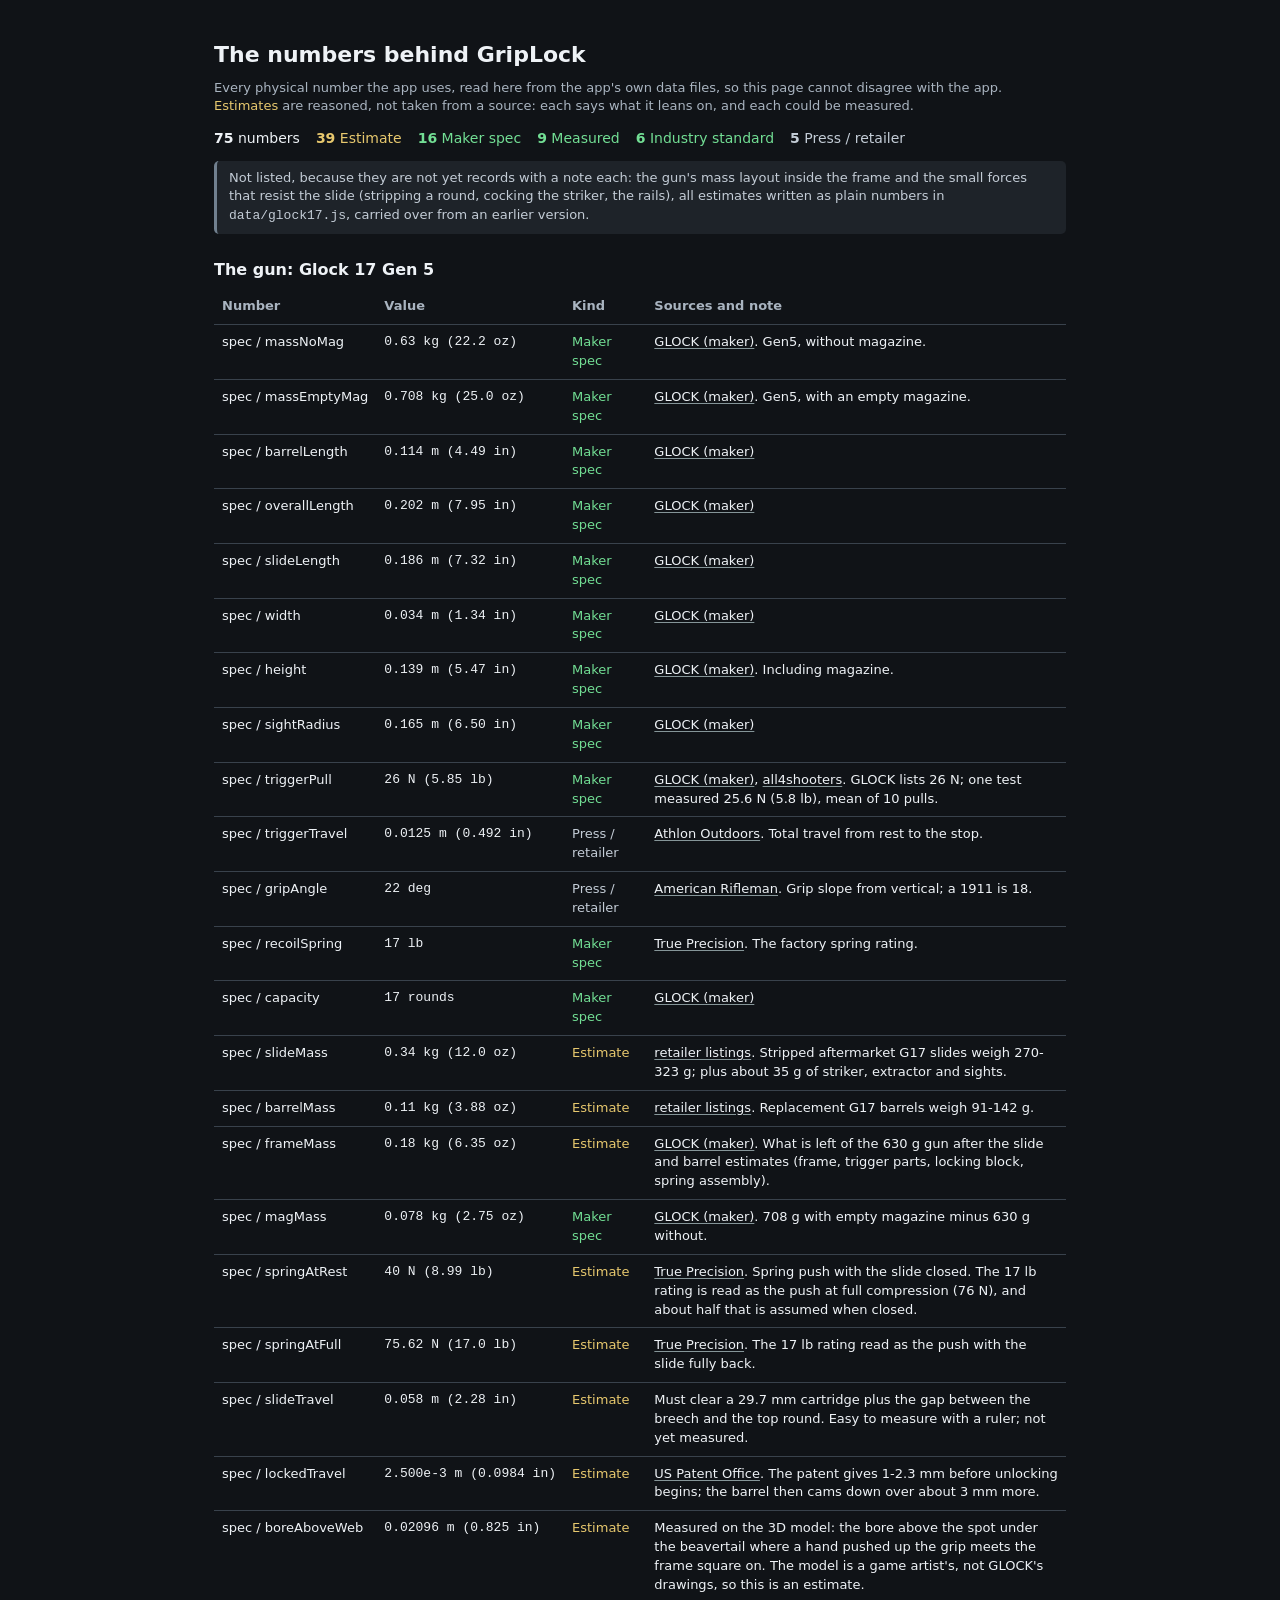
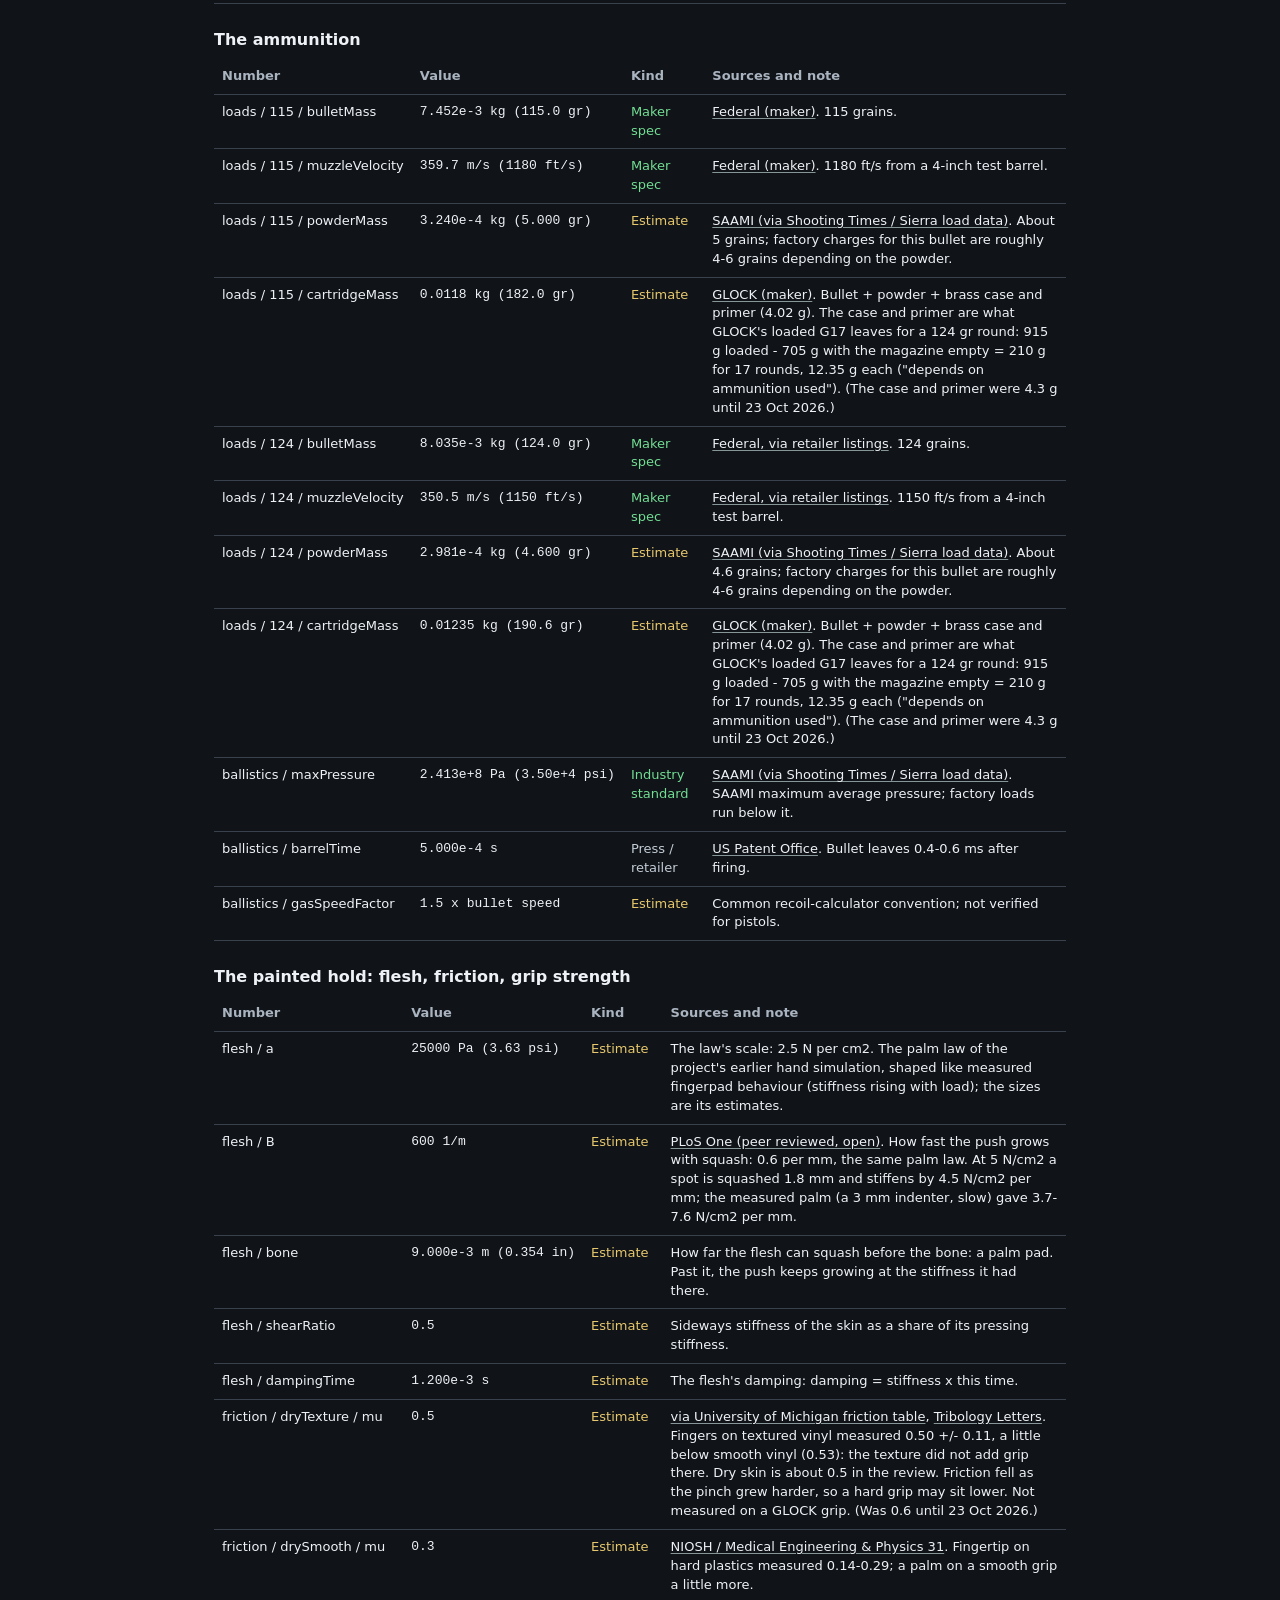
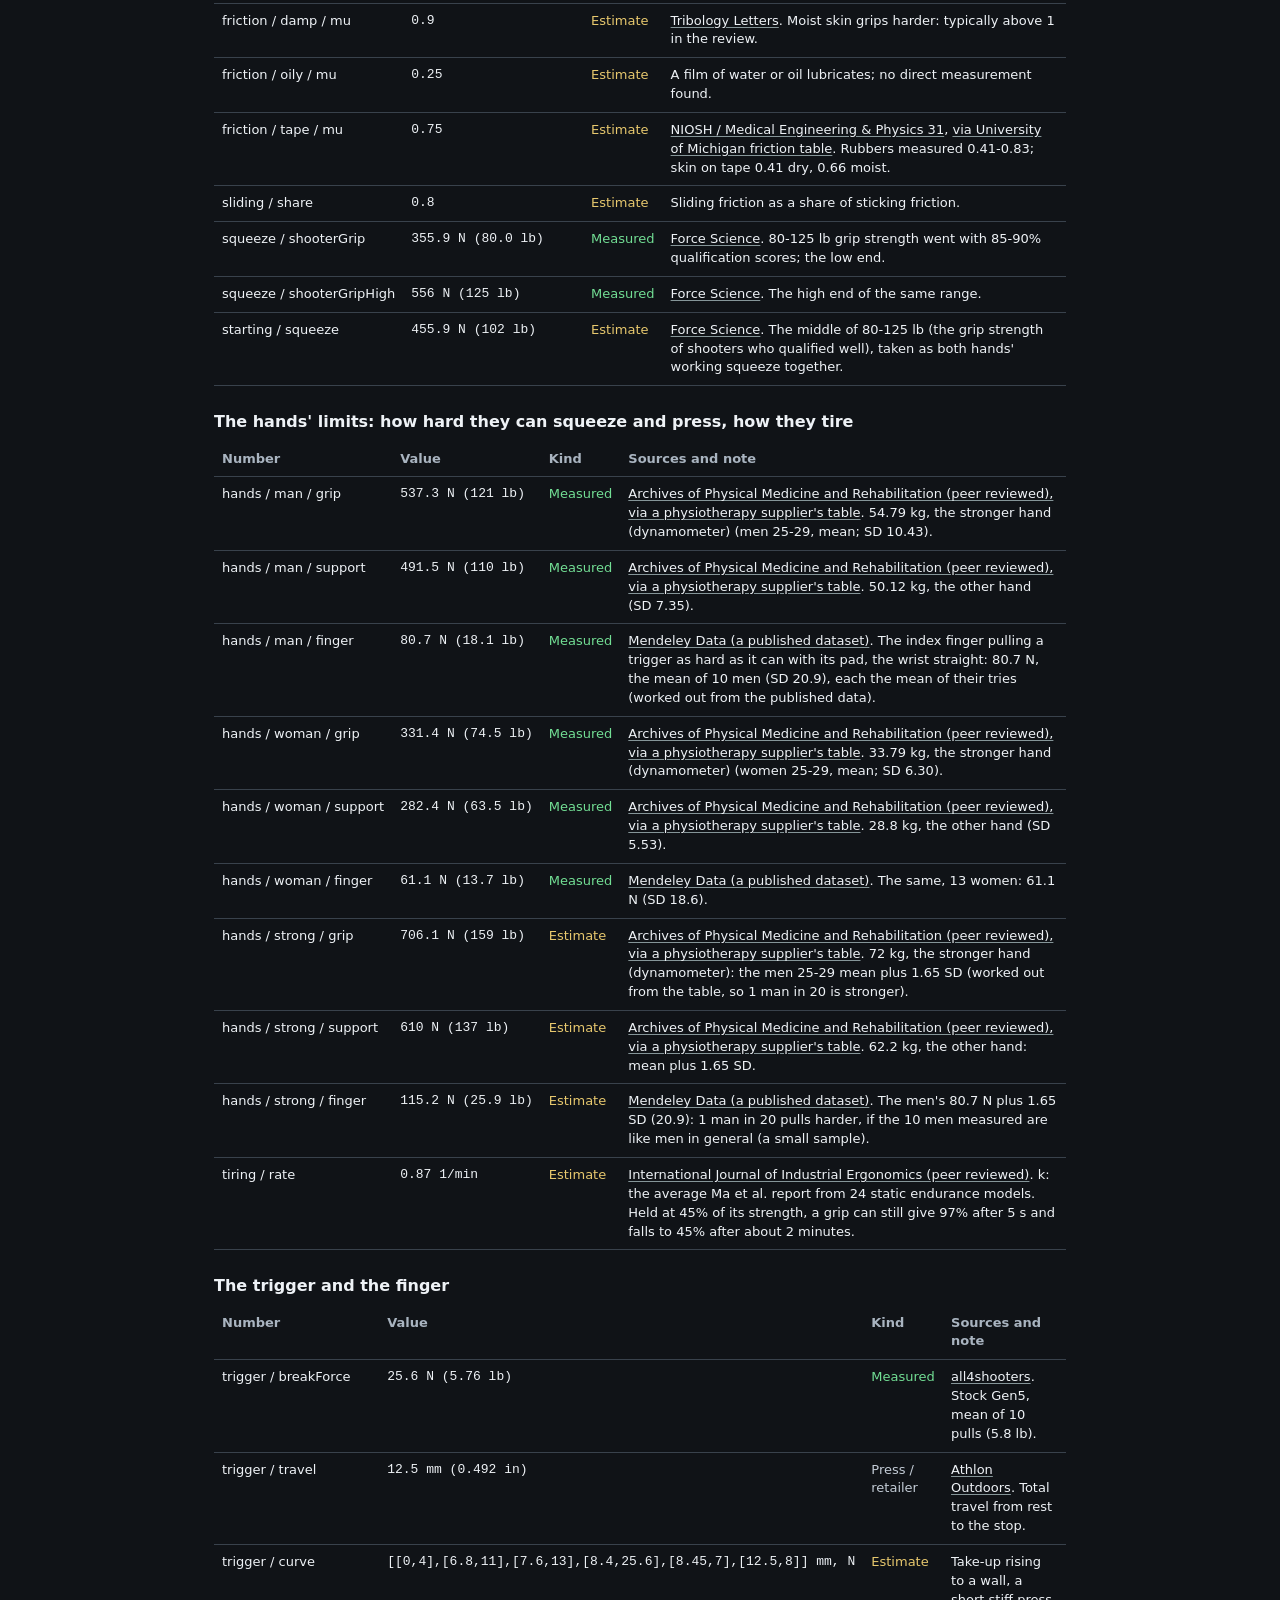
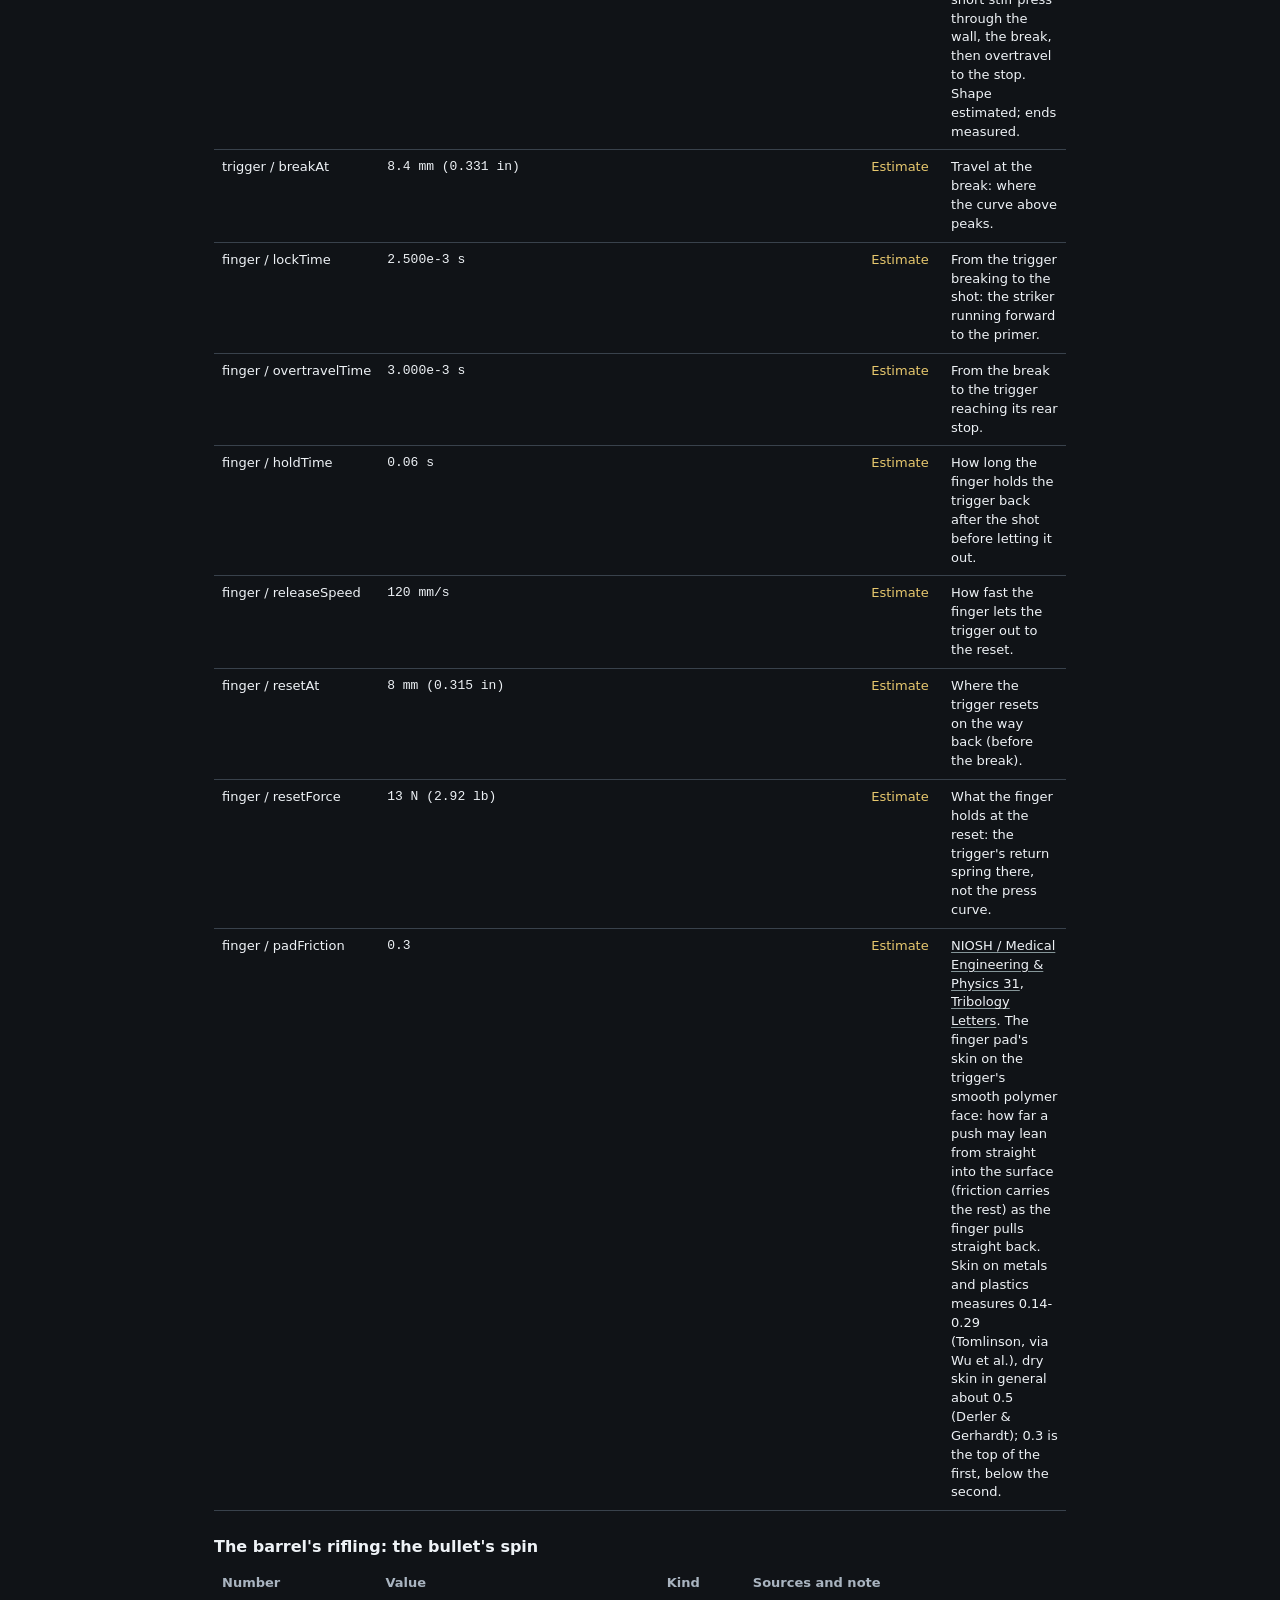
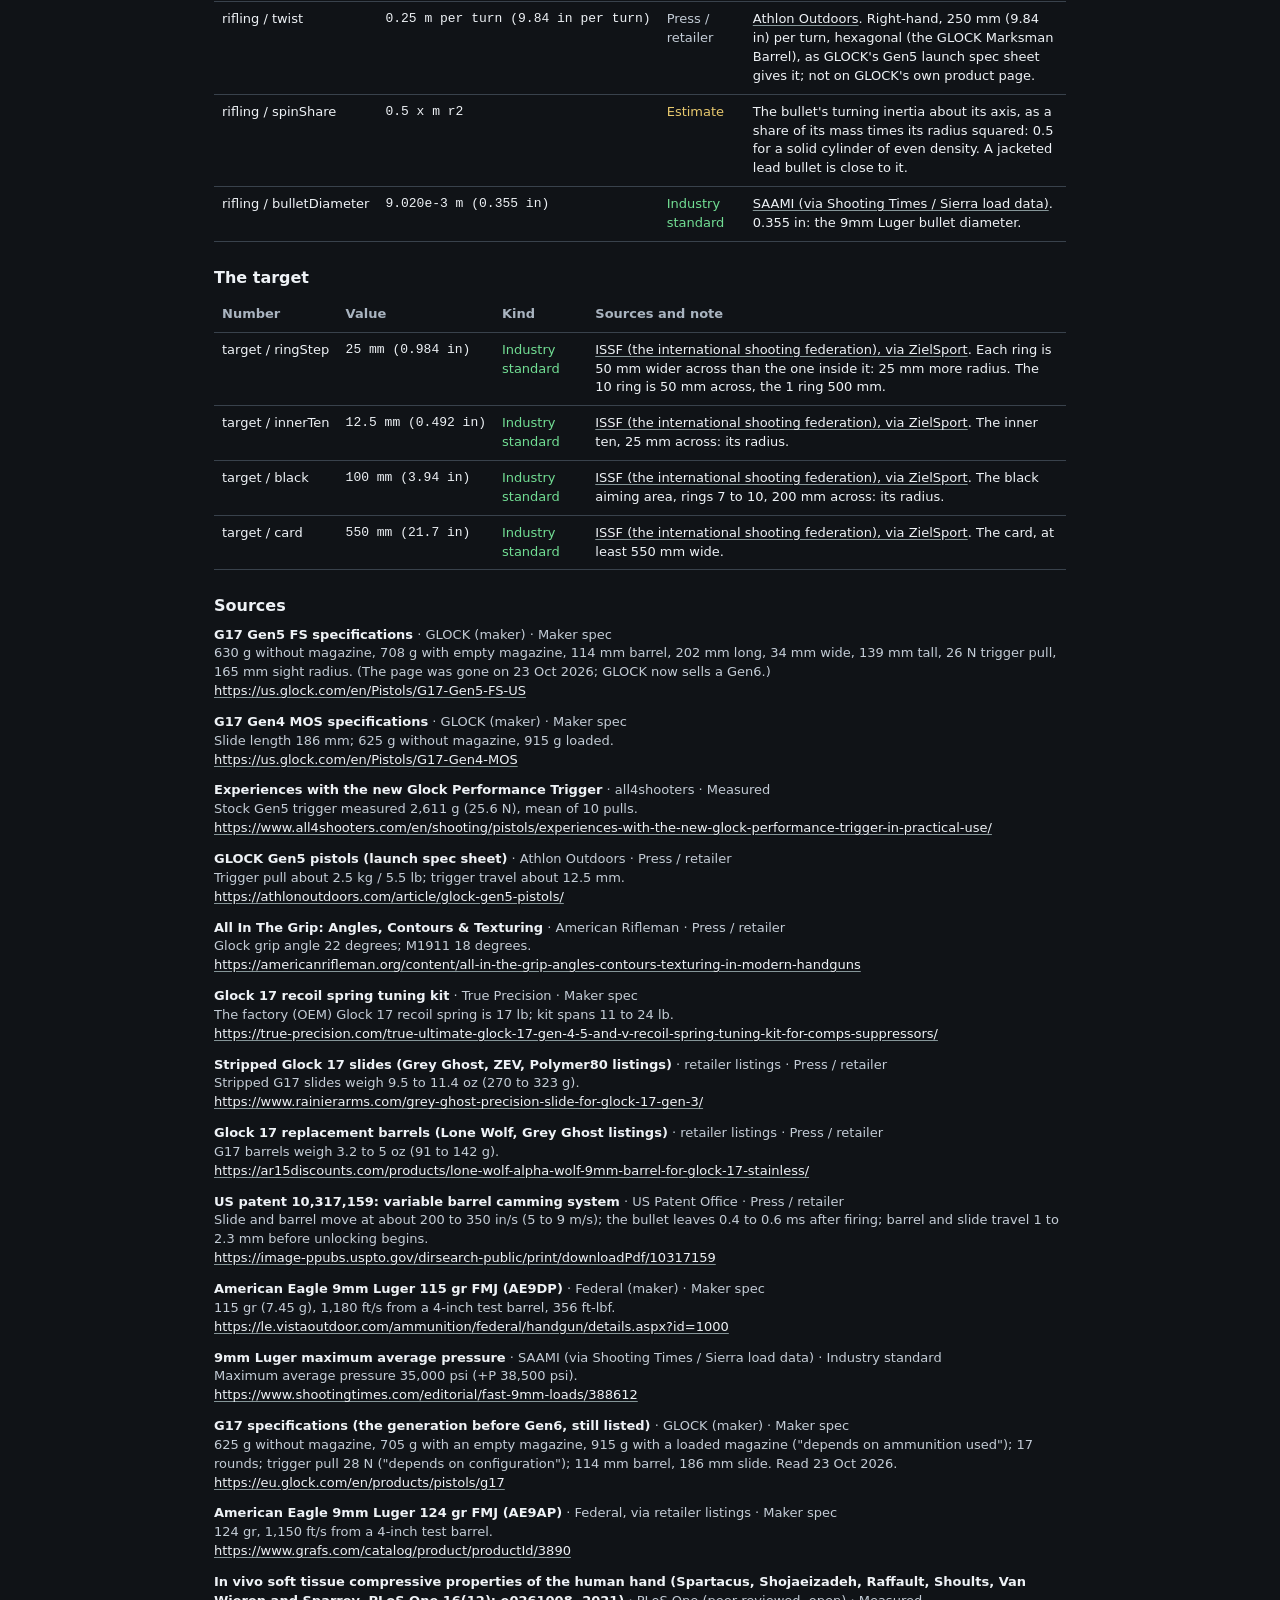
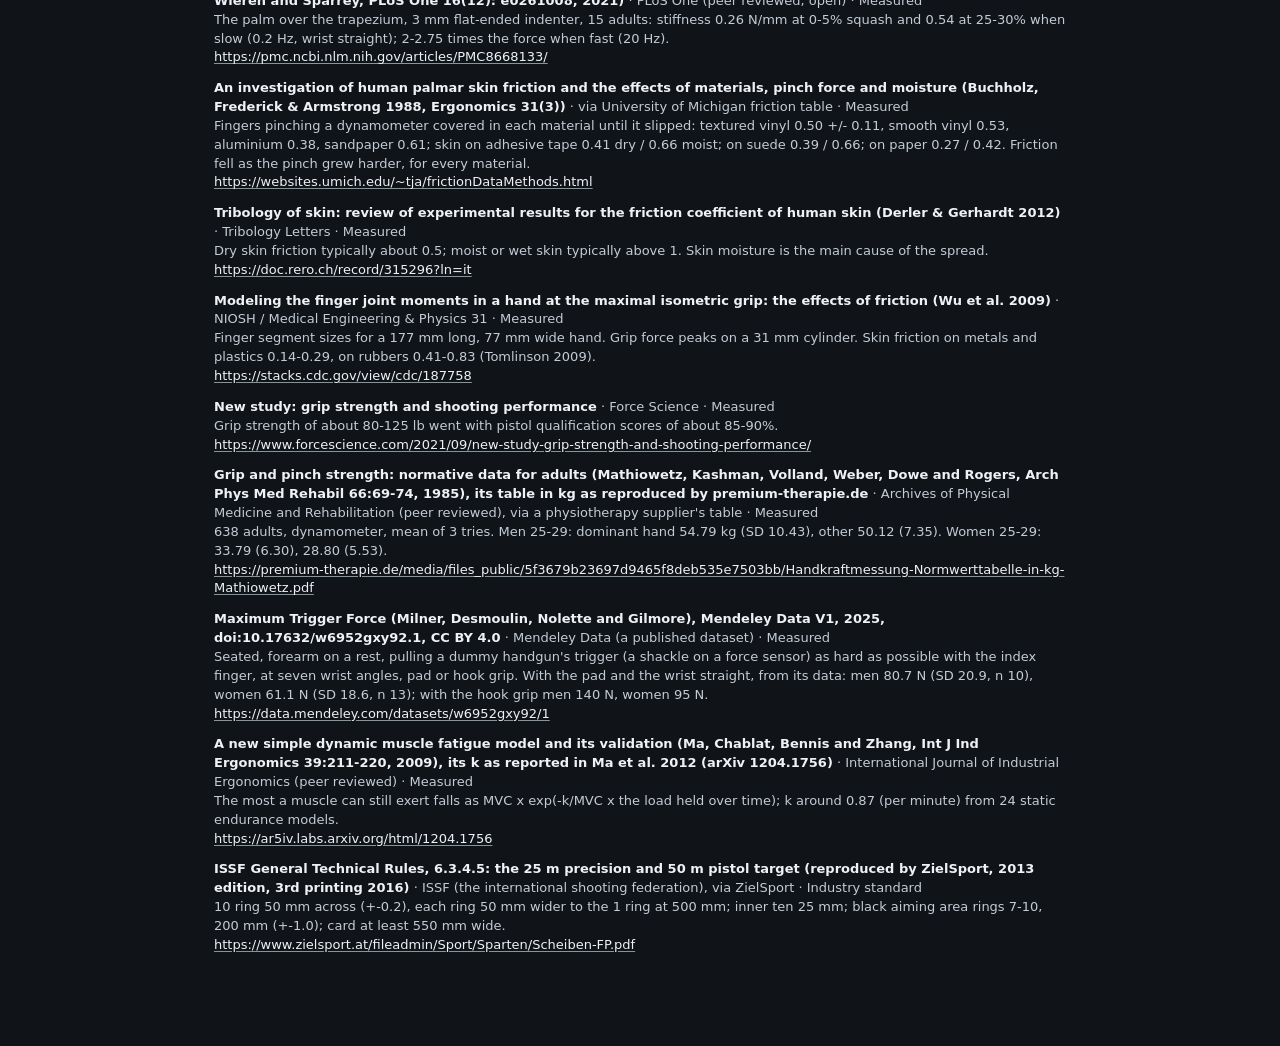
==== commit e6e34102: "Every file loaded from jsDelivr carries its fingerprint (3 font stylesheets, 7 modules in the import" ====
--- a/numbers.html
+++ b/numbers.html
@@ -2,29 +2,13 @@
 <html lang="en">
 <head>
 <meta charset="utf-8">
+<meta http-equiv="Content-Security-Policy" content="default-src 'self'; object-src 'none'; base-uri 'self'; form-action 'none'">
 <meta name="viewport" content="width=device-width, initial-scale=1">
 <title>GripLock - the numbers</title>
 <meta name="description" content="Every physical number GripLock uses, what kind of number it is, and where it came from.">
 <link rel="icon" href="favicon.svg" type="image/svg+xml">
 <link rel="stylesheet" href="app.css">
-<style>
-  body { overflow: auto; display: block; }
-  .doc { max-width: calc(var(--panel-w) * 2.6); margin: 0 auto; padding: var(--s5) var(--gutter) var(--s5); }
-  .doc h1 { font-size: var(--t-xl); margin-bottom: var(--s2); }
-  .doc h2 { font-size: var(--t-l); margin: var(--s5) 0 var(--s2); }
-  table { width: 100%; border-collapse: collapse; font-size: var(--t-s); }
-  th, td { text-align: left; vertical-align: top; padding: var(--s2); border-bottom: 1px solid var(--line); }
-  th { color: var(--ink3); font-weight: 600; }
-  td.v { font-family: var(--mono); font-variant-numeric: tabular-nums; white-space: nowrap; color: var(--ink); }
-  td.k { white-space: nowrap; }
-  .kind-estimate { color: var(--estimate); }
-  .kind-measured, .kind-maker, .kind-standard { color: var(--good); }
-  .kind-press, .kind-instructor { color: var(--ink2); }
-  .counts { display: flex; flex-wrap: wrap; gap: var(--s2) var(--s4); margin: var(--s3) 0; }
-  .src { font-size: var(--t-s); color: var(--ink2); margin: var(--s1) 0 var(--s3); }
-  .src b { color: var(--ink); }
-  @media (max-width: 860px) { td.k { white-space: normal; } table { display: block; overflow-x: auto; } }
-</style>
+<link rel="stylesheet" href="numbers.css">
 </head>
 <body>
 <div class="doc">
--- a/numbers.css
+++ b/numbers.css
@@ -0,0 +1,16 @@
+body { overflow: auto; display: block; }
+.doc { max-width: calc(var(--panel-w) * 2.6); margin: 0 auto; padding: var(--s5) var(--gutter) var(--s5); }
+.doc h1 { font-size: var(--t-xl); margin-bottom: var(--s2); }
+.doc h2 { font-size: var(--t-l); margin: var(--s5) 0 var(--s2); }
+table { width: 100%; border-collapse: collapse; font-size: var(--t-s); }
+th, td { text-align: left; vertical-align: top; padding: var(--s2); border-bottom: 1px solid var(--line); }
+th { color: var(--ink3); font-weight: 600; }
+td.v { font-family: var(--mono); font-variant-numeric: tabular-nums; white-space: nowrap; color: var(--ink); }
+td.k { white-space: nowrap; }
+.kind-estimate { color: var(--estimate); }
+.kind-measured, .kind-maker, .kind-standard { color: var(--good); }
+.kind-press, .kind-instructor { color: var(--ink2); }
+.counts { display: flex; flex-wrap: wrap; gap: var(--s2) var(--s4); margin: var(--s3) 0; }
+.src { font-size: var(--t-s); color: var(--ink2); margin: var(--s1) 0 var(--s3); }
+.src b { color: var(--ink); }
+@media (max-width: 860px) { td.k { white-space: normal; } table { display: block; overflow-x: auto; } }
